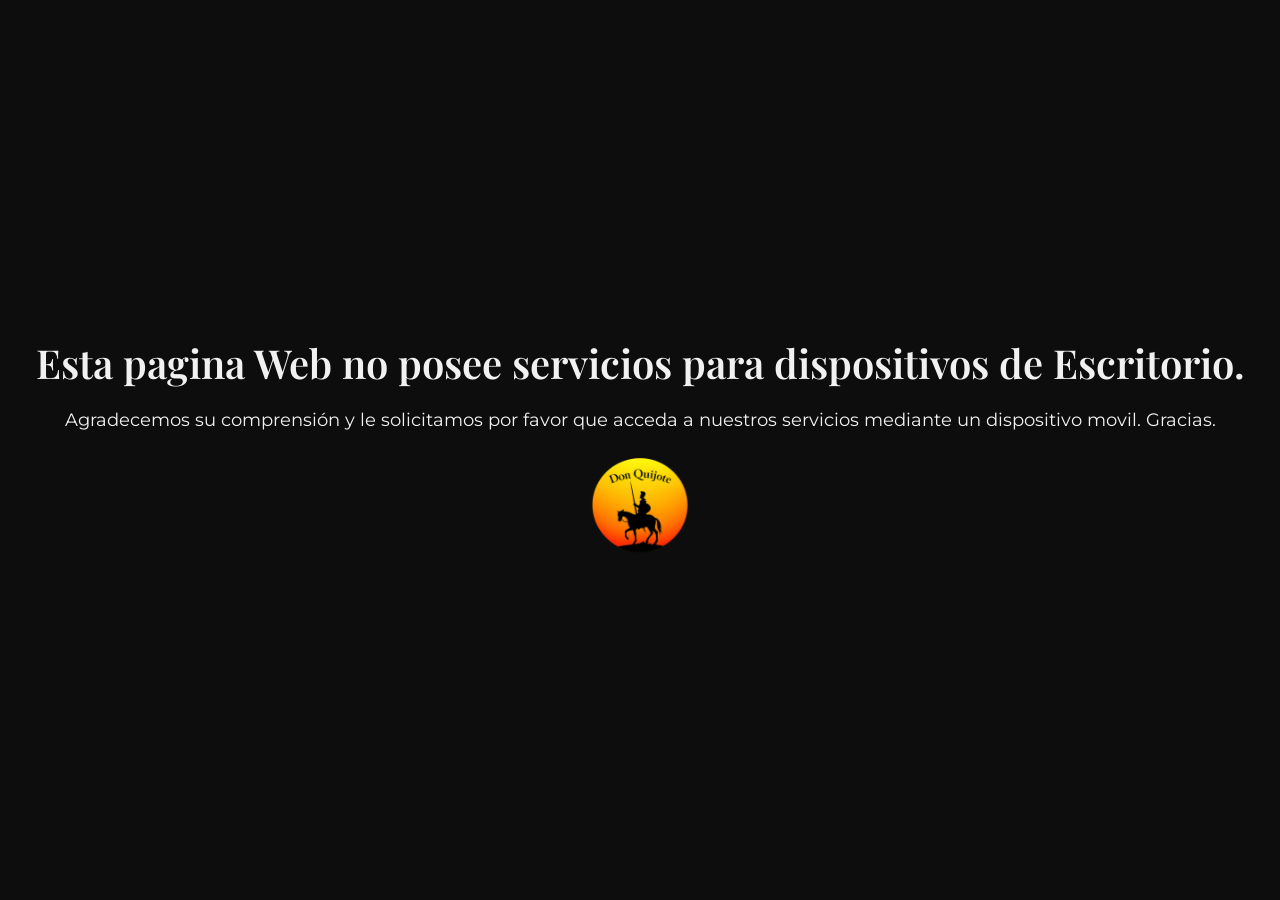
==== cartadelivery.html @ d84dcd07 "finalizacion..." ====
<!DOCTYPE html>
<html lang="es">

<head>
  <meta charset="UTF-8">
  <meta name="viewport" content="width=device-width, initial-scale=1.0">
  <link rel="preconnect" href="https://fonts.googleapis.com">
  <link rel="preconnect" href="https://fonts.gstatic.com" crossorigin>
  <link
    href="https://fonts.googleapis.com/css2?family=Montserrat:ital,wght@0,100..900;1,100..900&family=Playfair+Display:ital,wght@0,400..900;1,400..900&display=swap"
    rel="stylesheet">
  <link rel="stylesheet" href="./css/style.css">
  <title>Don Quijote Restaurant - Delivery</title>
</head>

<body>
  <div class="mobile container">
    <header class="header container">
      <nav>
        <ul class="cta header-menu ">
          <li><a href="https://www.instagram.com/parrilladadonquijote?igsh=cjRuMTdtNW94enk0">instagram</a></li>
          <li><a
              href="https://wa.me/59899764857?text=Hola%2C%20vengo%20desde%20el%20Men%C3%BA%20Digital%20de%20Don%20Quijote%2C%20me%20gustar%C3%ADa%20hablar%20con%20ustedes">whatsapp</a>
          </li>
          <li><a href="https://maps.app.goo.gl/8VuwacE47hJgdb7s6">direccion</a></li>
        </ul>
      </nav>
      <div class="marca">
        <img class="logo" src="./img/icons/donquijote-logo.svg" alt="Don Quijote Logo">
        <p class="titulos">Don Quijote Restaurant</p>
      </div>
    </header>

    <main class="layout container">

      <section class="carta" id="carta"></section>

      <aside class="galeria-comida">

      </aside>

    </main>



    <footer class="footer">
      <span class="body-text davotech">diseño y desarrollo por @davotech</span>
      <nav>
        <ul class="cta footer-menu container">
          <li><a href="https://www.instagram.com/parrilladadonquijote?igsh=cjRuMTdtNW94enk0">instagram <img
                src="./img/icons/instagram.svg" alt=""></a></li>
          <li><a
              href="https://wa.me/59899764857?text=Hola%2C%20vengo%20desde%20el%20Men%C3%BA%20Digital%20de%20Don%20Quijote%2C%20me%20gustar%C3%ADa%20hablar%20con%20ustedes">whatsapp
              <img src="./img/icons/whatsapp.svg" alt=""></a></li>
          <li><a href="https://maps.app.goo.gl/8VuwacE47hJgdb7s6">direccion<img src="./img/icons/direccion.svg"
                alt=""></a></li>
        </ul>
      </nav>
      <p class="body-text horarios">Los esperamos de
        09:00-00:00hrs</p>
      <img src="./img/icons/donquijote-contexto.svg" alt="Don Quijote Logo">
      <span class="cta copyright">todos los derechos reservados.</span>
    </footer>
  </div>

  <section class="warning">
    <p class="titulos">Esta pagina Web no posee servicios para dispositivos de Escritorio.</p>
    <p class="body-text">Agradecemos su comprensión y le solicitamos por favor que acceda a nuestros servicios mediante
      un dispositivo movil. Gracias.</p>
    <img src="./img/icons/donquijote-contexto.svg" alt="Don Quijote Logo">
  </section>


  <script type="module" src="./javascript/script2.js"></script>
</body>

</html>
---- css/style.css ----
/* basicos */

@import "./basicos.css/colores.css";
@import "./basicos.css/tipografia.css";
@import "./basicos.css/componentes.css";


/* hedaer and footer */

@import "./generales/header.css";
@import "./generales/footer.css";

/* carta */
@import "./carta/carta.css";
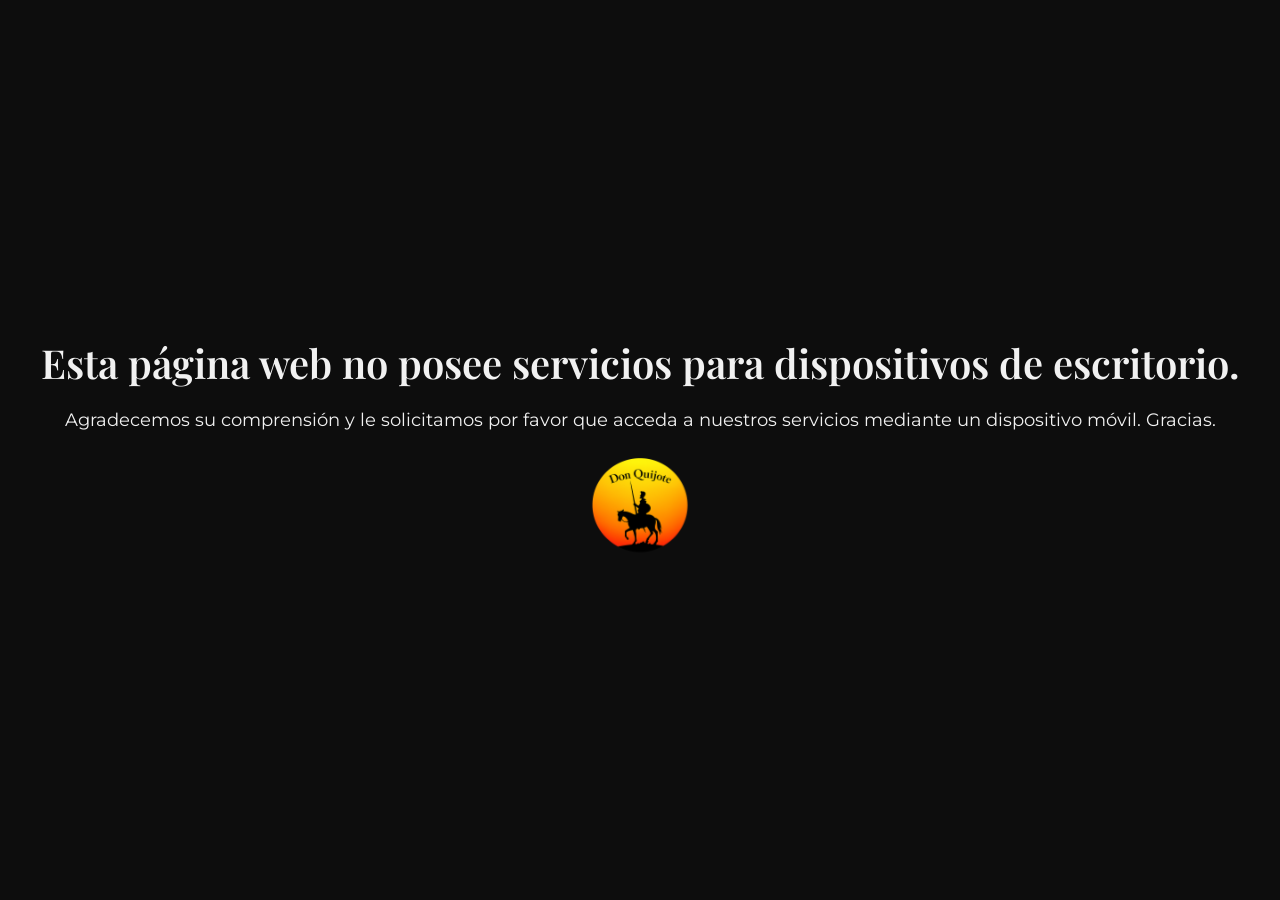
==== commit f305f82a: "good morning - corrigiendo errores y posibles fallos en donquijotechuy.com" ====
--- a/cartadelivery.html
+++ b/cartadelivery.html
@@ -1,77 +1,106 @@
-<!DOCTYPE html>
+<!doctype html>
 <html lang="es">
+  <head>
+    <meta charset="UTF-8" />
+    <meta name="viewport" content="width=device-width, initial-scale=1.0" />
+    <link rel="preconnect" href="https://fonts.googleapis.com" />
+    <link rel="preconnect" href="https://fonts.gstatic.com" crossorigin />
+    <link
+      href="https://fonts.googleapis.com/css2?family=Montserrat:ital,wght@0,100..900;1,100..900&family=Playfair+Display:ital,wght@0,400..900;1,400..900&display=swap"
+      rel="stylesheet"
+    />
+    <link rel="stylesheet" href="./css/style.min.css" />
+    <link rel="icon" href="./img/icons/donquijote-logo.ico" type="image/x-icon" />
+    <title>Don Quijote Restaurant - Delivery</title>
+  </head>
 
-<head>
-  <meta charset="UTF-8">
-  <meta name="viewport" content="width=device-width, initial-scale=1.0">
-  <link rel="preconnect" href="https://fonts.googleapis.com">
-  <link rel="preconnect" href="https://fonts.gstatic.com" crossorigin>
-  <link
-    href="https://fonts.googleapis.com/css2?family=Montserrat:ital,wght@0,100..900;1,100..900&family=Playfair+Display:ital,wght@0,400..900;1,400..900&display=swap"
-    rel="stylesheet">
-  <link rel="stylesheet" href="./css/style.css">
-  <title>Don Quijote Restaurant - Delivery</title>
-</head>
+  <body>
+    <div class="mobile container">
+      <header class="header container">
+        <nav>
+          <ul class="cta header-menu">
+            <li>
+              <a
+                href="https://www.instagram.com/parrilladadonquijote?igsh=cjRuMTdtNW94enk0"
+                >instagram</a
+              >
+            </li>
+            <li>
+              <a
+                href="https://wa.me/59899764857?text=Hola%2C%20vengo%20desde%20el%20Men%C3%BA%20Digital%20de%20Don%20Quijote%2C%20me%20gustar%C3%ADa%20hablar%20con%20ustedes"
+                >whatsapp</a
+              >
+            </li>
+            <li>
+              <a href="https://maps.app.goo.gl/8VuwacE47hJgdb7s6">dirección</a>
+            </li>
+          </ul>
+        </nav>
+        <div class="marca">
+          <img
+            class="logo"
+            src="./img/icons/donquijote-logo.svg"
+            alt="Logo de Don Quijote Restaurant"
+          />
+          <p class="titulos">Don Quijote Restaurant</p>
+        </div>
+      </header>
 
-<body>
-  <div class="mobile container">
-    <header class="header container">
-      <nav>
-        <ul class="cta header-menu ">
-          <li><a href="https://www.instagram.com/parrilladadonquijote?igsh=cjRuMTdtNW94enk0">instagram</a></li>
-          <li><a
-              href="https://wa.me/59899764857?text=Hola%2C%20vengo%20desde%20el%20Men%C3%BA%20Digital%20de%20Don%20Quijote%2C%20me%20gustar%C3%ADa%20hablar%20con%20ustedes">whatsapp</a>
-          </li>
-          <li><a href="https://maps.app.goo.gl/8VuwacE47hJgdb7s6">direccion</a></li>
-        </ul>
-      </nav>
-      <div class="marca">
-        <img class="logo" src="./img/icons/donquijote-logo.svg" alt="Don Quijote Logo">
-        <p class="titulos">Don Quijote Restaurant</p>
-      </div>
-    </header>
+      <main class="layout container">
+        <section class="carta" id="carta"></section>
 
-    <main class="layout container">
+        <aside class="galeria-comida"></aside>
+      </main>
 
-      <section class="carta" id="carta"></section>
+      <footer class="footer">
+        <span class="body-text davotech"
+          >diseño y desarrollo por
+          <a href="https://www.instagram.com/davotech.uy/">@davotech.uy</a></span
+        >
+        <nav>
+          <ul class="cta footer-menu container">
+            <li>
+              <a
+                href="https://www.instagram.com/parrilladadonquijote?igsh=cjRuMTdtNW94enk0"
+                >instagram <img src="./img/icons/instagram.svg" alt=""
+              /></a>
+            </li>
+            <li>
+              <a
+                href="https://wa.me/59899764857?text=Hola%2C%20vengo%20desde%20el%20Men%C3%BA%20Digital%20de%20Don%20Quijote%2C%20me%20gustar%C3%ADa%20hablar%20con%20ustedes"
+                >whatsapp <img src="./img/icons/whatsapp.svg" alt=""
+              /></a>
+            </li>
+            <li>
+              <a href="https://maps.app.goo.gl/8VuwacE47hJgdb7s6"
+                >dirección<img src="./img/icons/direccion.svg" alt=""
+              /></a>
+            </li>
+          </ul>
+        </nav>
+        <p class="body-text footer-horarios">Los esperamos de 09:00 a 00:00 h</p>
+        <img
+          src="./img/icons/donquijote-contexto.svg"
+          alt="Logo de Don Quijote Restaurant"
+        />
+        <span class="cta copyright">todos los derechos reservados.</span>
+      </footer>
+    </div>
 
-      <aside class="galeria-comida">
+    <section class="warning">
+      <p class="titulos">
+        Esta página web no posee servicios para dispositivos de escritorio.
+      </p>
+      <p class="body-text">
+        Agradecemos su comprensión y le solicitamos por favor que acceda a nuestros
+        servicios mediante un dispositivo móvil. Gracias.
+      </p>
+      <img
+        src="./img/icons/donquijote-contexto.svg"
+        alt="Logo de Don Quijote Restaurant"
+      />
+    </section>
 
-      </aside>
-
-    </main>
-
-
-
-    <footer class="footer">
-      <span class="body-text davotech">diseño y desarrollo por @davotech</span>
-      <nav>
-        <ul class="cta footer-menu container">
-          <li><a href="https://www.instagram.com/parrilladadonquijote?igsh=cjRuMTdtNW94enk0">instagram <img
-                src="./img/icons/instagram.svg" alt=""></a></li>
-          <li><a
-              href="https://wa.me/59899764857?text=Hola%2C%20vengo%20desde%20el%20Men%C3%BA%20Digital%20de%20Don%20Quijote%2C%20me%20gustar%C3%ADa%20hablar%20con%20ustedes">whatsapp
-              <img src="./img/icons/whatsapp.svg" alt=""></a></li>
-          <li><a href="https://maps.app.goo.gl/8VuwacE47hJgdb7s6">direccion<img src="./img/icons/direccion.svg"
-                alt=""></a></li>
-        </ul>
-      </nav>
-      <p class="body-text horarios">Los esperamos de
-        09:00-00:00hrs</p>
-      <img src="./img/icons/donquijote-contexto.svg" alt="Don Quijote Logo">
-      <span class="cta copyright">todos los derechos reservados.</span>
-    </footer>
-  </div>
-
-  <section class="warning">
-    <p class="titulos">Esta pagina Web no posee servicios para dispositivos de Escritorio.</p>
-    <p class="body-text">Agradecemos su comprensión y le solicitamos por favor que acceda a nuestros servicios mediante
-      un dispositivo movil. Gracias.</p>
-    <img src="./img/icons/donquijote-contexto.svg" alt="Don Quijote Logo">
-  </section>
-
-
-  <script type="module" src="./javascript/script2.js"></script>
-</body>
-
-</html>+    <script type="module" src="./javascript/script2.js"></script>
+  </body>
+</html>
--- a/css/style.min.css
+++ b/css/style.min.css
@@ -0,0 +1 @@
+:root{--a1:#FFD35B;--a2:#FFCE47;--a3:#FFC933;--a4:#FFC31F;--a5:#FFBE0A;--a6:#EDAE00;--g1:#F1F1F1;--g2:#D9D9D9;--g3:#BFBFBF;--g4:#A6A6A6;--g5:#8C8C8C;--g6:#737373;--g7:#595959;--g8:#404040;--g9:#262626;--g10:#1A1A1A;--g11:#0D0D0D}.titulos{font-family:"Playfair Display",serif;font-weight:600;font-size:1.75rem}.subtitulos{font-family:"Playfair Display",serif;font-weight:400;font-size:1.5rem}.body-text{font-family:Montserrat,sans-serif;font-weight:400;font-size:1rem}.cta{font-family:Montserrat,sans-serif;font-weight:600;text-transform:uppercase;font-size:1rem}@media (min-width:500px){.titulos{font-size:2.5rem}.subtitulos{font-size:2rem}.body-text{font-size:1.125rem}.cta{font-size:1.125rem}}*{margin:0;padding:0;box-sizing:border-box}.container{width:100%;max-width:430px;margin:0 auto}ul{list-style:none}a{text-decoration:none;color:#000}img{max-width:100%;height:auto}.warning{display:none;flex-direction:column;align-items:center;justify-content:center;text-align:center;padding:20px;gap:20px;background-color:var(--g11);color:var(--g1);height:100vh}@media (min-width:530px){.warning{display:flex}.mobile{display:none}}.grid-imgs ul{display:grid;grid-template-columns:repeat(3,1fr)}.grid-imgs li{display:flex;flex-direction:column;text-align:center;place-items:center;gap:.5rem;margin-bottom:1rem}.grid-imgs li img[src$=".svg"]{width:32px}.servicios{margin:1rem;padding:1rem}.servicios .titulos{color:var(--g11);margin-bottom:1rem}.opciones{display:flex;flex-direction:row;flex-wrap:wrap}.opcion{display:flex;flex-wrap:nowrap;align-items:center;gap:.5rem;max-width:fit-content;margin:1rem;padding:1rem;border-radius:2px;cursor:pointer}.opcion.prs{background-color:var(--a5);color:var(--g11);transition:.3s}.opcion.dlv{background-color:var(--g10);color:var(--a3);transition:.3s}.horarios{margin:2rem;margin-bottom:4rem}.horarios .titulos{color:var(--g11)}.horarios ul{padding:.5rem}.horarios ul li{display:flex;margin:.5rem;gap:.5rem;color:var(--g9)}.header-menu{background-color:var(--a6);color:var(--g11);display:flex;gap:1rem;justify-content:center;padding:1rem}.marca{background-color:var(--g11);color:var(--g1);display:flex;justify-content:space-between;padding:1rem;gap:1rem}.footer{background-color:var(--g11);color:#fff;display:flex;flex-direction:column;align-items:end;text-align:right;gap:1.5rem;padding:1.5rem}.davotech{font-size:75%;font-weight:500;color:var(--g1)}.davotech a{color:var(--a6)}.footer-menu{display:flex;flex-direction:column;gap:1.5rem}.footer-menu a{color:var(--a3);display:flex;flex-direction:row;gap:1rem}.horarios{color:var(--g5);font-weight:500}.copyright{font-size:75%;color:var(--g8)}.layout{display:grid;grid-template-columns:4fr 1fr;grid-template-rows:100%}.carta{grid-column:1}.galeria-comida{background-image:url('../img/src/carrusel-carta.jpg');background-size:cover;background-repeat:repeat-y;grid-column:2;display:flex;flex-direction:column;max-height:100%;overflow:hidden;transition:.3s}.categoria-header{display:flex;justify-content:space-between;align-items:center;gap:1rem;width:calc(100% - 1rem);margin-bottom:1.2rem;border:0;cursor:pointer;padding:1rem;margin-right:1rem;background:transparent;color:inherit;font:inherit;text-align:left}.categoria-header:focus-visible{outline:3px solid var(--a6);outline-offset:-3px}.flecha{flex:0 0 auto;transition:.3s}.contenido-categoria{background-color:var(--g11);padding:.5rem}.contenido-categoria>.subtitulos{color:var(--g1);padding:1rem;font-weight:600}.contenido-categoria>.body-text{color:var(--g3);padding:.3rem 1rem;font-size:80%;font-weight:500}.contenido-categoria>.body-text>.precio{color:var(--a3);font-weight:600;font-size:85%}.contenido-categoria>.body-text>.descripcion{color:var(--g1);font-weight:400;font-size:75%}
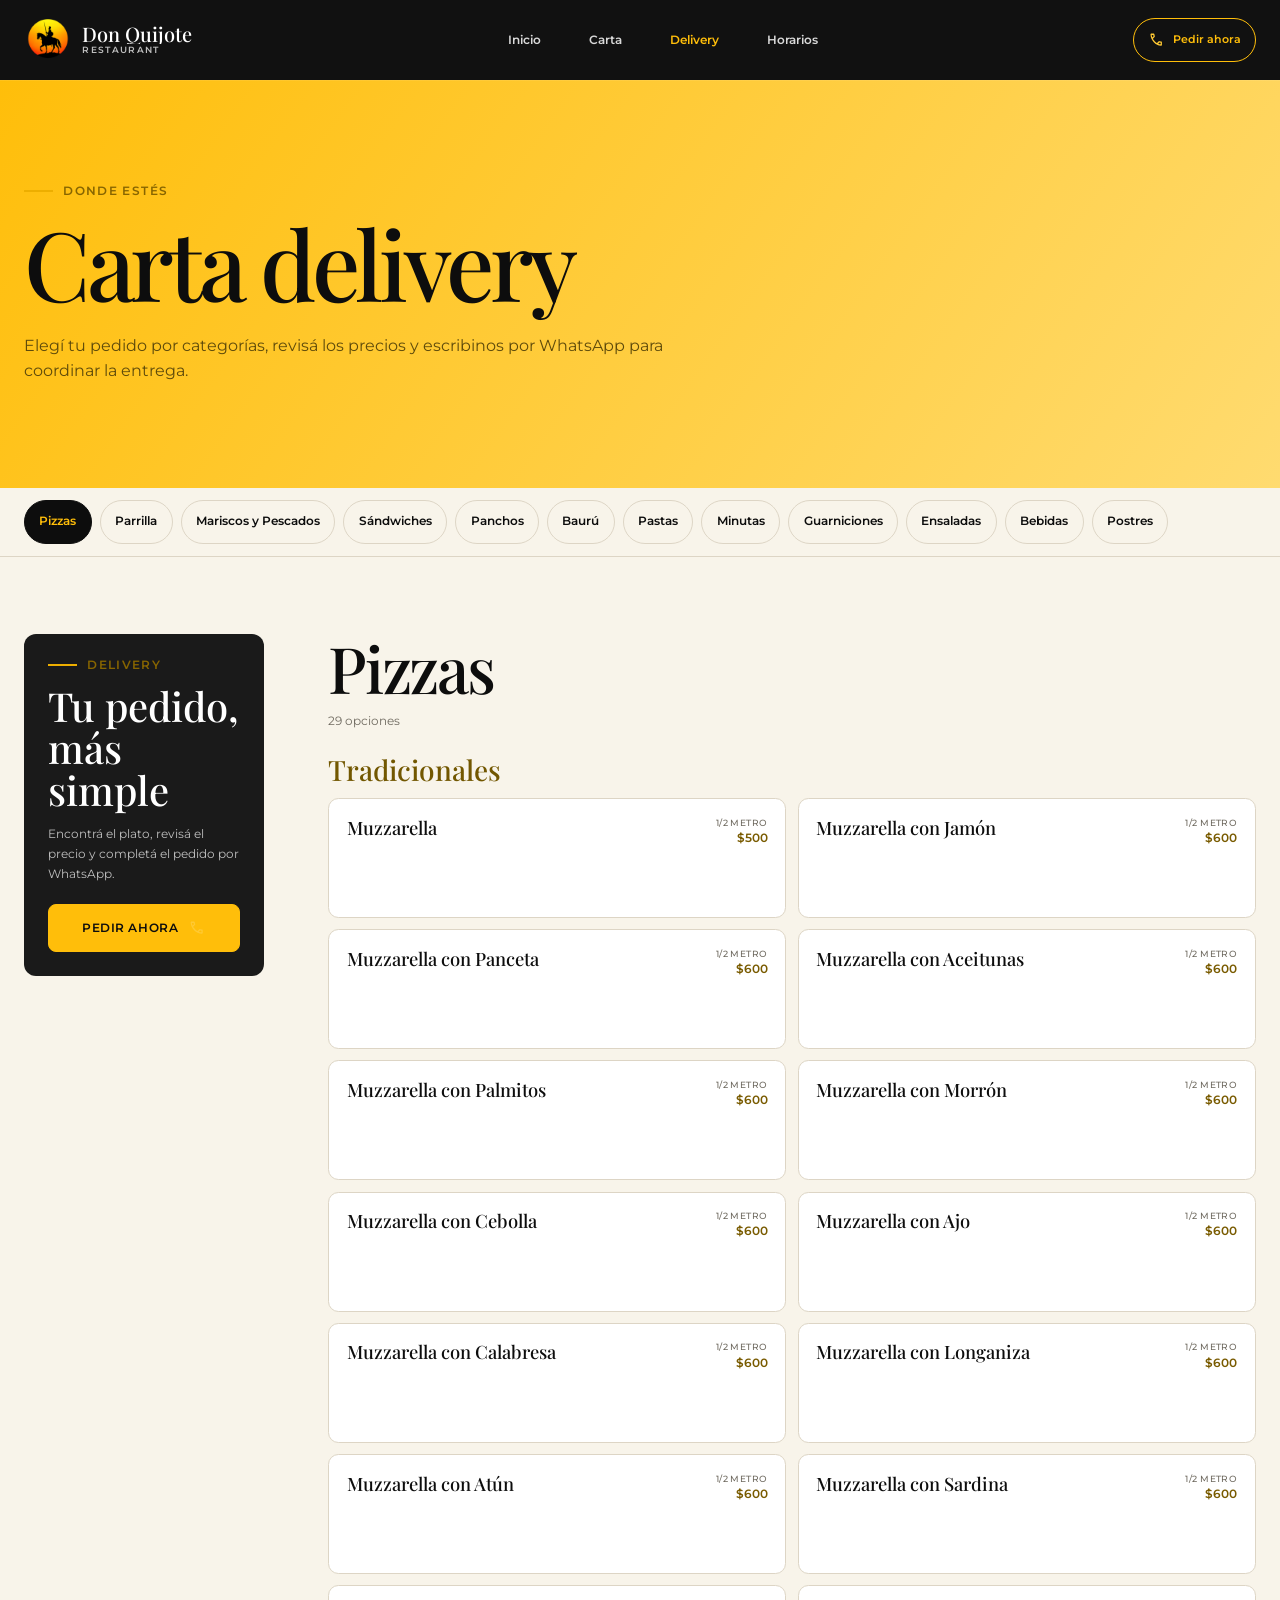
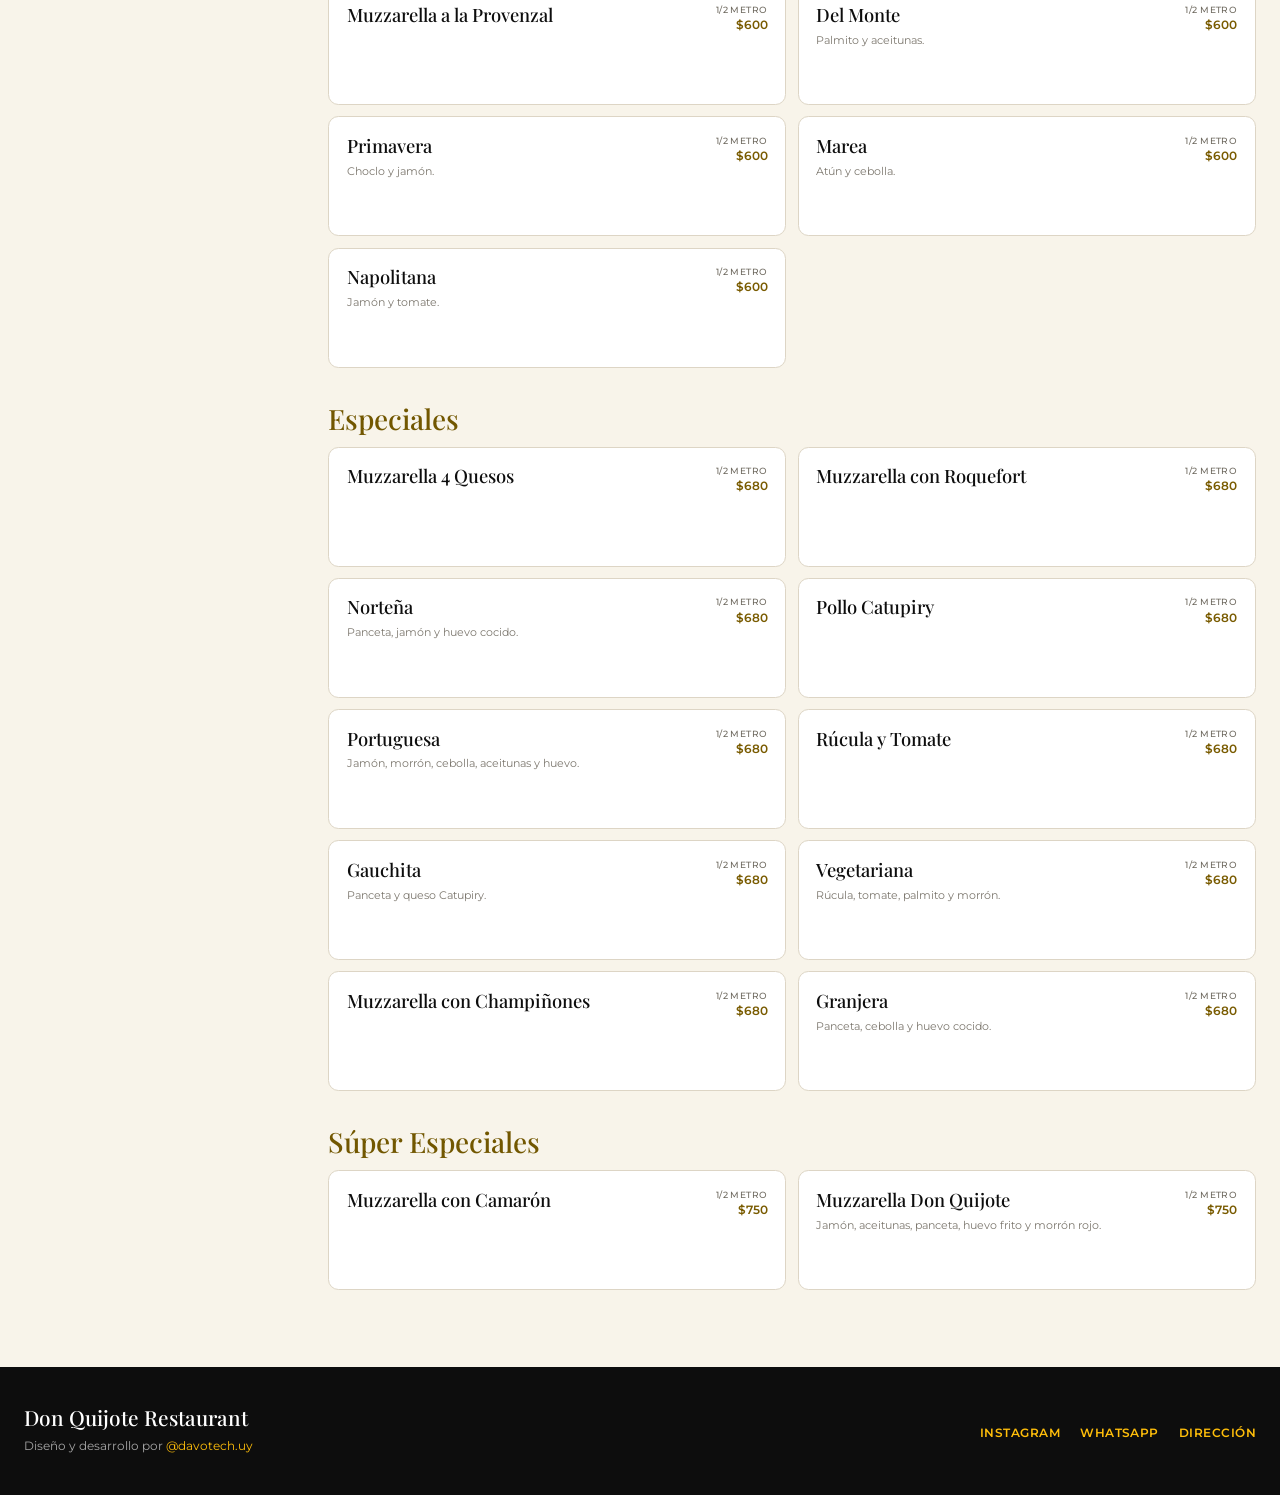
==== commit 73630ec8: "good morning - redesign completo, con nuevas adaptaciones a distintos tipos de device" ====
--- a/cartadelivery.html
+++ b/cartadelivery.html
@@ -2,11 +2,15 @@
 <html lang="es">
   <head>
     <meta charset="UTF-8" />
-    <meta name="viewport" content="width=device-width, initial-scale=1.0" />
+    <meta name="viewport" content="width=device-width, initial-scale=1.0, viewport-fit=cover" />
+    <meta
+      name="description"
+      content="Carta delivery completa de Don Quijote Restaurant: pizzas, parrilla, minutas, bebidas y más."
+    />
     <link rel="preconnect" href="https://fonts.googleapis.com" />
     <link rel="preconnect" href="https://fonts.gstatic.com" crossorigin />
     <link
-      href="https://fonts.googleapis.com/css2?family=Montserrat:ital,wght@0,100..900;1,100..900&family=Playfair+Display:ital,wght@0,400..900;1,400..900&display=swap"
+      href="https://fonts.googleapis.com/css2?family=Montserrat:wght@400;500;600&family=Playfair+Display:ital,wght@0,400..700;1,400..700&display=swap"
       rel="stylesheet"
     />
     <link rel="stylesheet" href="./css/style.min.css" />
@@ -15,92 +19,107 @@
   </head>
 
   <body>
-    <div class="mobile container">
-      <header class="header container">
-        <nav>
-          <ul class="cta header-menu">
-            <li>
-              <a
-                href="https://www.instagram.com/parrilladadonquijote?igsh=cjRuMTdtNW94enk0"
-                >instagram</a
-              >
-            </li>
-            <li>
-              <a
-                href="https://wa.me/59899764857?text=Hola%2C%20vengo%20desde%20el%20Men%C3%BA%20Digital%20de%20Don%20Quijote%2C%20me%20gustar%C3%ADa%20hablar%20con%20ustedes"
-                >whatsapp</a
-              >
-            </li>
-            <li>
-              <a href="https://maps.app.goo.gl/8VuwacE47hJgdb7s6">dirección</a>
-            </li>
-          </ul>
+    <a class="skip-link" href="#contenido">Saltar al contenido</a>
+
+    <header class="site-header">
+      <div class="site-header__inner page-shell">
+        <a class="brand" href="./index.html" aria-label="Don Quijote Restaurant, inicio">
+          <img
+            class="brand__logo"
+            src="./img/icons/donquijote-logo.ico"
+            width="48"
+            height="48"
+            alt=""
+          />
+          <span class="brand__copy">
+            <span class="brand__name">Don Quijote</span>
+            <span class="brand__type">Restaurant</span>
+          </span>
+        </a>
+
+        <button
+          class="menu-toggle"
+          type="button"
+          aria-expanded="false"
+          aria-controls="site-navigation"
+          aria-label="Abrir menú"
+        >
+          <span></span><span></span><span></span>
+        </button>
+
+        <nav class="site-nav" id="site-navigation" aria-label="Navegación principal">
+          <a href="./index.html">Inicio</a>
+          <a href="./cartapresencial.html">Carta</a>
+          <a href="./cartadelivery.html" aria-current="page">Delivery</a>
+          <a href="./index.html#horarios">Horarios</a>
         </nav>
-        <div class="marca">
-          <img
-            class="logo"
-            src="./img/icons/donquijote-logo.svg"
-            alt="Logo de Don Quijote Restaurant"
-          />
-          <p class="titulos">Don Quijote Restaurant</p>
+
+        <a
+          class="header-contact"
+          href="https://wa.me/59899764857?text=Hola%2C%20vengo%20desde%20la%20Carta%20Delivery%20de%20Don%20Quijote%20y%20me%20gustar%C3%ADa%20hacer%20un%20pedido"
+        >
+          <img src="./img/icons/whatsapp.svg" width="18" height="18" alt="" />
+          <span>Pedir ahora</span>
+        </a>
+      </div>
+    </header>
+
+    <main id="contenido">
+      <section class="menu-hero menu-hero--delivery">
+        <div class="menu-hero__inner page-shell">
+          <p class="eyebrow">Donde estés</p>
+          <h1>Carta delivery</h1>
+          <p>
+            Elegí tu pedido por categorías, revisá los precios y escribinos por
+            WhatsApp para coordinar la entrega.
+          </p>
         </div>
-      </header>
+      </section>
 
-      <main class="layout container">
-        <section class="carta" id="carta"></section>
+      <section class="category-bar" aria-label="Categorías de la carta">
+        <div class="category-bar__inner page-shell" id="categorias"></div>
+      </section>
 
-        <aside class="galeria-comida"></aside>
-      </main>
+      <div class="menu-layout page-shell">
+        <aside class="menu-summary menu-summary--delivery">
+          <p class="eyebrow">Delivery</p>
+          <h2>Tu pedido, más simple</h2>
+          <p>Encontrá el plato, revisá el precio y completá el pedido por WhatsApp.</p>
+          <a
+            class="button button--primary"
+            href="https://wa.me/59899764857?text=Hola%2C%20vengo%20desde%20la%20Carta%20Delivery%20de%20Don%20Quijote%20y%20me%20gustar%C3%ADa%20hacer%20un%20pedido"
+          >
+            Pedir ahora
+            <img src="./img/icons/whatsapp.svg" width="18" height="18" alt="" />
+          </a>
+        </aside>
 
-      <footer class="footer">
-        <span class="body-text davotech"
-          >diseño y desarrollo por
-          <a href="https://www.instagram.com/davotech.uy/">@davotech.uy</a></span
-        >
-        <nav>
-          <ul class="cta footer-menu container">
-            <li>
-              <a
-                href="https://www.instagram.com/parrilladadonquijote?igsh=cjRuMTdtNW94enk0"
-                >instagram <img src="./img/icons/instagram.svg" alt=""
-              /></a>
-            </li>
-            <li>
-              <a
-                href="https://wa.me/59899764857?text=Hola%2C%20vengo%20desde%20el%20Men%C3%BA%20Digital%20de%20Don%20Quijote%2C%20me%20gustar%C3%ADa%20hablar%20con%20ustedes"
-                >whatsapp <img src="./img/icons/whatsapp.svg" alt=""
-              /></a>
-            </li>
-            <li>
-              <a href="https://maps.app.goo.gl/8VuwacE47hJgdb7s6"
-                >dirección<img src="./img/icons/direccion.svg" alt=""
-              /></a>
-            </li>
-          </ul>
+        <section class="carta" id="carta" aria-live="polite" aria-busy="true">
+          <noscript>
+            <p class="menu-error">Necesitás activar JavaScript para visualizar la carta.</p>
+          </noscript>
+        </section>
+      </div>
+    </main>
+
+    <footer class="site-footer">
+      <div class="site-footer__inner page-shell">
+        <div>
+          <p class="site-footer__brand">Don Quijote Restaurant</p>
+          <p class="site-footer__credit">
+            Diseño y desarrollo por
+            <a href="https://www.instagram.com/davotech.uy/">@davotech.uy</a>
+          </p>
+        </div>
+        <nav class="site-footer__links" aria-label="Redes sociales y contacto">
+          <a href="https://www.instagram.com/parrilladadonquijote?igsh=cjRuMTdtNW94enk0">Instagram</a>
+          <a href="https://wa.me/59899764857?text=Hola%2C%20vengo%20desde%20el%20Men%C3%BA%20Digital%20de%20Don%20Quijote%2C%20me%20gustar%C3%ADa%20hablar%20con%20ustedes">WhatsApp</a>
+          <a href="https://maps.app.goo.gl/8VuwacE47hJgdb7s6">Dirección</a>
         </nav>
-        <p class="body-text footer-horarios">Los esperamos de 09:00 a 00:00 h</p>
-        <img
-          src="./img/icons/donquijote-contexto.svg"
-          alt="Logo de Don Quijote Restaurant"
-        />
-        <span class="cta copyright">todos los derechos reservados.</span>
-      </footer>
-    </div>
+      </div>
+    </footer>
 
-    <section class="warning">
-      <p class="titulos">
-        Esta página web no posee servicios para dispositivos de escritorio.
-      </p>
-      <p class="body-text">
-        Agradecemos su comprensión y le solicitamos por favor que acceda a nuestros
-        servicios mediante un dispositivo móvil. Gracias.
-      </p>
-      <img
-        src="./img/icons/donquijote-contexto.svg"
-        alt="Logo de Don Quijote Restaurant"
-      />
-    </section>
-
+    <script src="./javascript/site.js" defer></script>
     <script type="module" src="./javascript/script2.js"></script>
   </body>
 </html>
--- a/css/style.min.css
+++ b/css/style.min.css
@@ -1 +1 @@
-:root{--a1:#FFD35B;--a2:#FFCE47;--a3:#FFC933;--a4:#FFC31F;--a5:#FFBE0A;--a6:#EDAE00;--g1:#F1F1F1;--g2:#D9D9D9;--g3:#BFBFBF;--g4:#A6A6A6;--g5:#8C8C8C;--g6:#737373;--g7:#595959;--g8:#404040;--g9:#262626;--g10:#1A1A1A;--g11:#0D0D0D}.titulos{font-family:"Playfair Display",serif;font-weight:600;font-size:1.75rem}.subtitulos{font-family:"Playfair Display",serif;font-weight:400;font-size:1.5rem}.body-text{font-family:Montserrat,sans-serif;font-weight:400;font-size:1rem}.cta{font-family:Montserrat,sans-serif;font-weight:600;text-transform:uppercase;font-size:1rem}@media (min-width:500px){.titulos{font-size:2.5rem}.subtitulos{font-size:2rem}.body-text{font-size:1.125rem}.cta{font-size:1.125rem}}*{margin:0;padding:0;box-sizing:border-box}.container{width:100%;max-width:430px;margin:0 auto}ul{list-style:none}a{text-decoration:none;color:#000}img{max-width:100%;height:auto}.warning{display:none;flex-direction:column;align-items:center;justify-content:center;text-align:center;padding:20px;gap:20px;background-color:var(--g11);color:var(--g1);height:100vh}@media (min-width:530px){.warning{display:flex}.mobile{display:none}}.grid-imgs ul{display:grid;grid-template-columns:repeat(3,1fr)}.grid-imgs li{display:flex;flex-direction:column;text-align:center;place-items:center;gap:.5rem;margin-bottom:1rem}.grid-imgs li img[src$=".svg"]{width:32px}.servicios{margin:1rem;padding:1rem}.servicios .titulos{color:var(--g11);margin-bottom:1rem}.opciones{display:flex;flex-direction:row;flex-wrap:wrap}.opcion{display:flex;flex-wrap:nowrap;align-items:center;gap:.5rem;max-width:fit-content;margin:1rem;padding:1rem;border-radius:2px;cursor:pointer}.opcion.prs{background-color:var(--a5);color:var(--g11);transition:.3s}.opcion.dlv{background-color:var(--g10);color:var(--a3);transition:.3s}.horarios{margin:2rem;margin-bottom:4rem}.horarios .titulos{color:var(--g11)}.horarios ul{padding:.5rem}.horarios ul li{display:flex;margin:.5rem;gap:.5rem;color:var(--g9)}.header-menu{background-color:var(--a6);color:var(--g11);display:flex;gap:1rem;justify-content:center;padding:1rem}.marca{background-color:var(--g11);color:var(--g1);display:flex;justify-content:space-between;padding:1rem;gap:1rem}.footer{background-color:var(--g11);color:#fff;display:flex;flex-direction:column;align-items:end;text-align:right;gap:1.5rem;padding:1.5rem}.davotech{font-size:75%;font-weight:500;color:var(--g1)}.davotech a{color:var(--a6)}.footer-menu{display:flex;flex-direction:column;gap:1.5rem}.footer-menu a{color:var(--a3);display:flex;flex-direction:row;gap:1rem}.horarios{color:var(--g5);font-weight:500}.copyright{font-size:75%;color:var(--g8)}.layout{display:grid;grid-template-columns:4fr 1fr;grid-template-rows:100%}.carta{grid-column:1}.galeria-comida{background-image:url('../img/src/carrusel-carta.jpg');background-size:cover;background-repeat:repeat-y;grid-column:2;display:flex;flex-direction:column;max-height:100%;overflow:hidden;transition:.3s}.categoria-header{display:flex;justify-content:space-between;align-items:center;gap:1rem;width:calc(100% - 1rem);margin-bottom:1.2rem;border:0;cursor:pointer;padding:1rem;margin-right:1rem;background:transparent;color:inherit;font:inherit;text-align:left}.categoria-header:focus-visible{outline:3px solid var(--a6);outline-offset:-3px}.flecha{flex:0 0 auto;transition:.3s}.contenido-categoria{background-color:var(--g11);padding:.5rem}.contenido-categoria>.subtitulos{color:var(--g1);padding:1rem;font-weight:600}.contenido-categoria>.body-text{color:var(--g3);padding:.3rem 1rem;font-size:80%;font-weight:500}.contenido-categoria>.body-text>.precio{color:var(--a3);font-weight:600;font-size:85%}.contenido-categoria>.body-text>.descripcion{color:var(--g1);font-weight:400;font-size:75%}
+:root{--a1:#ffd35b;--a2:#ffce47;--a3:#ffc933;--a4:#ffc31f;--a5:#ffbe0a;--a6:#edae00;--g1:#f1f1f1;--g2:#d9d9d9;--g3:#bfbfbf;--g4:#a6a6a6;--g5:#8c8c8c;--g6:#737373;--g7:#595959;--g8:#404040;--g9:#262626;--g10:#1a1a1a;--g11:#0d0d0d;--paper:#f8f4ea;--surface:#ffffff;--ink:var(--g11);--muted:#706b61;--line:#ddd5c5;--focus:#876500}body{font-family:"Montserrat",sans-serif;color:var(--ink);font-size:1rem;font-weight:400;line-height:1.6}h1,h2,h3,.brand__name,.site-footer__brand{font-family:"Playfair Display",serif;font-weight:500;line-height:1.05}h1,h2,h3,p{overflow-wrap:break-word}.titulos{font-family:"Playfair Display",serif;font-weight:500}.subtitulos{font-family:"Playfair Display",serif;font-weight:500}.body-text{font-family:"Montserrat",sans-serif}.cta{font-family:"Montserrat",sans-serif;font-weight:600;text-transform:uppercase}@media (min-width:120rem){html{font-size:112.5%}}*,*::before,*::after{box-sizing:border-box}html{scroll-behavior:smooth}body{min-width:20rem;margin:0;overflow-x:hidden;background:var(--paper)}body.menu-open{overflow:hidden}button,input,textarea,select{font:inherit}button,a{-webkit-tap-highlight-color:transparent}button{border:0}a{color:inherit;text-decoration:none}img,svg{display:block;max-width:100%}figure,h1,h2,h3,p{margin:0}ul,ol{margin:0;padding:0;list-style:none}[hidden]{display:none !important}:focus-visible{outline:3px solid var(--focus);outline-offset:4px}section[id]{scroll-margin-top:6rem}.page-shell{width:min(calc(100% - 2rem),78rem);margin-inline:auto}.container{width:100%;margin-inline:auto}.skip-link{position:fixed;z-index:1000;top:0.75rem;left:0.75rem;padding:0.75rem 1rem;border-radius:0.35rem;background:var(--a5);color:var(--ink);font-weight:600;transform:translateY(-160%);transition:transform 0.2s ease}.skip-link:focus{transform:translateY(0)}.button{display:inline-flex;min-height:3rem;align-items:center;justify-content:center;gap:0.6rem;padding:0.75rem 1.1rem;border:1px solid transparent;border-radius:0.5rem;font-size:0.78rem;font-weight:600;letter-spacing:0.045em;line-height:1.2;text-align:center;text-transform:uppercase;transition:background-color 0.2s ease,border-color 0.2s ease,color 0.2s ease,transform 0.2s ease}.button img{flex:0 0 auto}.button--primary{border-color:var(--a5);background:var(--a5);color:var(--ink)}.button--secondary{border-color:var(--line);background:transparent;color:var(--ink)}.eyebrow{display:flex;align-items:center;gap:0.65rem;color:#876500;font-size:0.72rem;font-weight:600;letter-spacing:0.12em;line-height:1.3;text-transform:uppercase}.eyebrow::before{width:1.8rem;height:2px;flex:0 0 auto;background:var(--a6);content:""}.section-heading{display:grid;gap:1rem;margin-bottom:1.75rem}.section-heading h2{max-width:15ch;font-size:clamp(2rem,8vw,3.5rem);letter-spacing:-0.035em}.section-heading p{max-width:38rem;color:var(--muted);font-size:0.9rem}.section-heading--light{color:var(--surface)}.section-heading--light p{color:var(--g3)}@media (hover:hover){.button:hover{transform:translateY(-2px)}.button--primary:hover{border-color:var(--a2);background:var(--a2)}.button--secondary:hover{border-color:var(--ink)}}@media (min-width:37.5rem){.page-shell{width:min(calc(100% - 3rem),78rem)}.section-heading{grid-template-columns:minmax(0,1.1fr) minmax(15rem,0.9fr);align-items:end;gap:2rem}}@media (min-width:90rem){.page-shell{width:min(calc(100% - 6rem),100rem)}}@media (min-width:120rem){.page-shell{width:min(calc(100% - 10rem),112rem)}}@media (min-width:64rem){body.menu-open{overflow:visible}}@media (prefers-reduced-motion:reduce){html{scroll-behavior:auto}*,*::before,*::after{scroll-behavior:auto !important;transition-duration:0.01ms !important}}.hero{display:grid;gap:2.5rem;padding-block:clamp(3rem,8vw,6rem)}.hero__copy{align-self:center}.hero h1{max-width:9ch;margin-top:1rem;font-size:clamp(3rem,14vw,5.4rem);letter-spacing:-0.045em;line-height:0.95}.hero h1 em{color:#a97c00;font-weight:inherit}.hero__lead{max-width:36rem;margin-top:1.5rem;color:var(--muted);font-size:clamp(0.9rem,2.5vw,1rem)}.hero__actions{display:flex;flex-wrap:wrap;gap:0.65rem;margin-top:1.75rem}.open-status{display:flex;align-items:center;gap:0.6rem;margin-top:1.35rem;color:var(--muted);font-size:0.75rem}.open-status span{width:0.5rem;height:0.5rem;flex:0 0 auto;border-radius:50%;background:var(--a6);box-shadow:0 0 0 4px rgba(237,174,0,0.17)}.hero-gallery{display:grid;grid-template-columns:repeat(2,minmax(0,1fr));gap:0.65rem;min-width:0}.hero-gallery figure,.kitchen-grid figure{position:relative;min-width:0;overflow:hidden;border-radius:0.75rem;background:var(--g10)}.hero-gallery__main{grid-column:1 / -1;height:clamp(20rem,95vw,28rem)}.hero-gallery figure:not(.hero-gallery__main){height:clamp(10rem,44vw,15rem)}.hero-gallery img,.kitchen-grid img{width:100%;height:100%;object-fit:cover}.hero-gallery figcaption,.kitchen-grid figcaption{position:absolute;right:0.65rem;bottom:0.65rem;left:0.65rem;display:flex;align-items:center;justify-content:space-between;gap:0.75rem;padding:0.7rem 0.85rem;border-radius:0.45rem;background:rgba(13,13,13,0.84);color:var(--surface);font-family:"Playfair Display",serif;font-size:1.05rem;font-weight:600;backdrop-filter:blur(10px)}.service-section{padding-block:clamp(3.5rem,8vw,6rem);background:var(--g11)}.service-grid{display:grid;gap:0.85rem}.service-card{display:grid;grid-template-columns:minmax(0,1fr) auto;min-height:12.5rem;align-items:end;gap:1.25rem;padding:clamp(1.25rem,5vw,2rem);border-radius:0.8rem;background:var(--g10);color:var(--surface);transition:transform 0.2s ease,background-color 0.2s ease}.service-card .eyebrow{color:#b68a00}.service-card strong{display:block;margin-top:0.75rem;font-family:"Playfair Display",serif;font-size:clamp(1.8rem,7vw,2.5rem);font-weight:500;line-height:1.05}.service-card small{display:block;max-width:32rem;margin-top:0.55rem;color:var(--g3);font-size:0.75rem;line-height:1.55}.service-card--delivery{background:var(--a5);color:var(--ink)}.service-card--delivery .eyebrow{color:#674f00}.service-card--delivery small{color:#584500}.service-card__icon{display:grid;width:3rem;height:3rem;flex:0 0 auto;place-items:center;border:1px solid currentColor;border-radius:50%}.service-card__icon img{max-width:1.65rem;max-height:1.65rem}.kitchen-section{padding-block:clamp(3.5rem,8vw,6rem)}.kitchen-grid{display:grid;gap:0.85rem}.kitchen-grid figure{height:clamp(20rem,110vw,31rem)}.hours-section{display:grid;gap:2rem;padding-block:clamp(3.5rem,8vw,6rem);border-top:1px solid var(--line)}.hours-section__copy h2{max-width:14ch;margin-top:1rem;font-size:clamp(2.2rem,9vw,3.5rem);letter-spacing:-0.035em}.hours-section__copy>p:last-child{max-width:34rem;margin-top:1rem;color:var(--muted);font-size:0.9rem}.hours-list{display:grid;align-content:center;gap:0.3rem}.hours-row{display:grid;grid-template-columns:auto minmax(0,1fr);align-items:center;gap:0.2rem 0.85rem;padding:1rem 0.25rem;border-bottom:1px solid var(--line)}.hours-row img{grid-row:1 / 3}.hours-row strong{font-family:"Playfair Display",serif;font-size:1.25rem;font-weight:500}.hours-row span{color:var(--muted);font-size:0.78rem}.hours-list .button{margin-top:0.85rem}@media (hover:hover){.service-card:hover{transform:translateY(-4px)}.service-card:not(.service-card--delivery):hover{background:#222222}.service-card--delivery:hover{background:var(--a2)}.hero-gallery img,.kitchen-grid img{transition:transform 0.45s ease}.hero-gallery figure:hover img,.kitchen-grid figure:hover img{transform:scale(1.035)}}@media (min-width:37.5rem){.hero{grid-template-columns:minmax(0,0.9fr) minmax(0,1.1fr);align-items:center;gap:clamp(2rem,5vw,4rem)}.hero h1{font-size:clamp(3rem,7.5vw,4.7rem)}.hero-gallery{grid-template-columns:minmax(0,1.2fr) minmax(0,0.8fr);grid-template-rows:repeat(2,minmax(0,1fr));min-height:26rem}.hero-gallery__main{grid-column:1;grid-row:1 / 3;height:auto}.hero-gallery figure:not(.hero-gallery__main){height:auto}.service-grid{grid-template-columns:repeat(2,minmax(0,1fr))}.kitchen-grid{grid-template-columns:repeat(2,minmax(0,1fr))}.kitchen-grid figure{height:clamp(18rem,48vw,28rem)}.kitchen-grid figure:last-child{grid-column:1 / -1}}@media (min-width:48rem){.hours-section{grid-template-columns:minmax(0,0.9fr) minmax(0,1.1fr);align-items:center;gap:clamp(3rem,8vw,7rem)}.hours-row{grid-template-columns:auto minmax(0,1fr) auto}.hours-row img{grid-row:auto}.hours-list .button{justify-self:start}}@media (min-width:64rem){.hero{min-height:42rem}.hero h1{font-size:clamp(4rem,6.2vw,5.6rem)}.hero-gallery{min-height:32rem}.service-card{min-height:15rem}.kitchen-grid{grid-template-columns:repeat(3,minmax(0,1fr))}.kitchen-grid figure,.kitchen-grid figure:last-child{grid-column:auto;height:28rem}}@media (min-width:90rem){.hero{min-height:48rem}.hero-gallery{min-height:38rem}.service-card{min-height:17rem}.kitchen-grid figure,.kitchen-grid figure:last-child{height:34rem}}@media (min-width:120rem){.hero{min-height:54rem}.hero-gallery{min-height:44rem}.service-grid{gap:1.25rem}.service-card{min-height:19rem}}.site-header{position:sticky;z-index:100;top:0;padding-top:env(safe-area-inset-top);background:rgba(13,13,13,0.98);color:var(--surface);box-shadow:0 1px 0 rgba(255,255,255,0.08);backdrop-filter:blur(16px)}.site-header__inner{display:grid;grid-template-columns:minmax(0,1fr) auto auto;align-items:center;gap:0.6rem;min-height:4.5rem;padding-block:0.6rem}.brand{display:inline-flex;min-width:0;align-items:center;gap:0.65rem}.brand__logo{width:2.65rem;height:2.65rem;flex:0 0 auto;border-radius:50%;object-fit:cover}.brand__copy{display:grid;min-width:0;gap:0.08rem}.brand__name{overflow:hidden;font-size:1.1rem;line-height:1;text-overflow:ellipsis;white-space:nowrap}.brand__type{color:var(--g3);font-size:0.56rem;font-weight:600;letter-spacing:0.15em;line-height:1.2;text-transform:uppercase}.menu-toggle{grid-column:3;display:grid;width:2.75rem;height:2.75rem;place-content:center;gap:0.28rem;border:1px solid var(--g8);border-radius:50%;background:transparent;color:var(--surface)}.menu-toggle span{width:1.1rem;height:2px;background:currentColor;transition:transform 0.2s ease,opacity 0.2s ease}.menu-toggle[aria-expanded="true"] span:nth-child(1){transform:translateY(0.38rem) rotate(45deg)}.menu-toggle[aria-expanded="true"] span:nth-child(2){opacity:0}.menu-toggle[aria-expanded="true"] span:nth-child(3){transform:translateY(-0.38rem) rotate(-45deg)}.site-nav{display:none;grid-column:1 / -1;grid-template-columns:repeat(2,minmax(0,1fr));gap:1px;padding-top:0.6rem;border-top:1px solid var(--g8)}.site-nav.is-open{display:grid}.site-nav a{display:flex;min-height:3rem;align-items:center;justify-content:center;padding:0.65rem;border-radius:0.35rem;color:var(--g2);font-size:0.78rem;font-weight:600;text-align:center;transition:background-color 0.2s ease,color 0.2s ease}.site-nav a[aria-current="page"]{color:var(--a5)}.header-contact{grid-column:2;grid-row:1;display:inline-flex;width:2.75rem;height:2.75rem;align-items:center;justify-content:center;border:1px solid var(--a5);border-radius:999px;color:var(--a5)}.header-contact img{width:1.1rem;height:1.1rem}.header-contact span{display:none}@media (hover:hover){.site-nav a:hover{background:var(--g10);color:var(--a5)}.header-contact:hover{background:var(--a5);color:var(--ink)}}@media (min-width:37.5rem){.site-header__inner{gap:0.8rem}.header-contact{width:auto;min-width:2.75rem;gap:0.5rem;padding-inline:0.85rem;font-size:0.7rem;font-weight:600}.header-contact span{display:inline}}@media (min-width:64rem){.site-header__inner{grid-template-columns:auto minmax(0,1fr) auto;gap:clamp(1.5rem,4vw,4rem);min-height:5rem;padding-block:0.7rem}.brand__logo{width:3rem;height:3rem}.brand__name{font-size:1.25rem}.menu-toggle{display:none}.site-nav,.site-nav.is-open{display:flex;grid-column:2;grid-row:1;justify-content:center;gap:clamp(0.4rem,2vw,1.7rem);padding:0;border:0}.site-nav a{min-height:2.75rem;padding-inline:0.7rem;font-size:0.75rem}.header-contact{grid-column:3}}@media (min-width:120rem){.site-header__inner{min-height:5.5rem}}.site-footer{padding-bottom:env(safe-area-inset-bottom);background:var(--g11);color:var(--surface)}.site-footer__inner{display:grid;gap:1.5rem;padding-block:2rem}.site-footer__brand{font-size:1.3rem}.site-footer__credit{margin-top:0.5rem;color:var(--g4);font-size:0.72rem}.site-footer__credit a{color:var(--a5)}.site-footer__links{display:flex;flex-wrap:wrap;gap:0.75rem 1.25rem}.site-footer__links a{display:inline-flex;min-height:2.75rem;align-items:center;color:var(--a5);font-size:0.72rem;font-weight:600;letter-spacing:0.04em;text-transform:uppercase}@media (hover:hover){.site-footer__links a:hover,.site-footer__credit a:hover{color:var(--a2)}}@media (min-width:48rem){.site-footer__inner{grid-template-columns:1fr auto;align-items:end;gap:2rem;padding-block:2.5rem}.site-footer__links{justify-content:end}}.menu-hero{background:linear-gradient(125deg,var(--a5),var(--a1))}.menu-hero--delivery{background:linear-gradient(125deg,var(--a5),#ffdb70)}.menu-hero__inner{padding-block:clamp(3.25rem,9vw,6.5rem)}.menu-hero h1{max-width:12ch;margin-top:0.8rem;font-size:clamp(3rem,13vw,6rem);letter-spacing:-0.045em}.menu-hero__inner>p:last-child{max-width:40rem;margin-top:1.25rem;color:#5f4b0b;font-size:clamp(0.88rem,2.5vw,1rem)}.category-bar{position:sticky;z-index:80;top:4.5rem;border-bottom:1px solid var(--line);background:rgba(248,244,234,0.97);backdrop-filter:blur(14px)}.category-bar__inner{display:flex;gap:0.5rem;padding-block:0.75rem;overflow-x:auto;overscroll-behavior-inline:contain;scrollbar-width:none;scroll-snap-type:inline proximity;touch-action:pan-x;-webkit-overflow-scrolling:touch}.category-bar__inner::-webkit-scrollbar{display:none}.category-button{min-height:2.75rem;flex:0 0 auto;padding:0.65rem 0.9rem;border:1px solid var(--line);border-radius:999px;background:transparent;color:var(--ink);font-size:0.72rem;font-weight:600;line-height:1.15;scroll-snap-align:start;touch-action:pan-x;transition:background-color 0.2s ease,border-color 0.2s ease,color 0.2s ease}.category-button[aria-pressed="true"]{border-color:var(--ink);background:var(--ink);color:var(--a5)}.menu-layout{display:grid;gap:2rem;padding-block:clamp(2rem,6vw,5rem)}.menu-summary{align-self:start;padding:1.35rem;border-radius:0.75rem;background:var(--g11);color:var(--surface)}.menu-summary--delivery{background:var(--g10)}.menu-summary h2{margin-top:0.8rem;font-size:clamp(1.8rem,7vw,2.5rem)}.menu-summary>p:not(.eyebrow){margin-top:0.8rem;color:var(--g3);font-size:0.78rem}.menu-summary .button{width:100%;margin-top:1.25rem}.carta{min-width:0}.category-intro{display:grid;gap:0.65rem;margin-bottom:1.5rem}.category-intro h2{font-size:clamp(2.4rem,10vw,4rem);letter-spacing:-0.035em}.category-intro p{color:var(--muted);font-size:0.78rem}.subcategory-list{display:grid;gap:2.25rem}.subcategory h3{margin-bottom:0.85rem;color:#725700;font-size:clamp(1.35rem,5vw,1.75rem)}.dish-grid{display:grid;gap:0.7rem}.dish-card{display:grid;grid-template-columns:minmax(0,1fr) auto;align-content:start;gap:0.9rem;min-height:7.5rem;padding:1.1rem;border:1px solid var(--line);border-radius:0.65rem;background:var(--surface);transition:border-color 0.2s ease,transform 0.2s ease,box-shadow 0.2s ease}.dish-card__copy{min-width:0}.dish-card h4{margin:0;font-family:"Playfair Display",serif;font-size:1.15rem;font-weight:500;line-height:1.18}.dish-card__description{max-width:44ch;margin-top:0.45rem;color:#7d786f;font-size:0.68rem;font-weight:400;line-height:1.45}.dish-card__prices{display:grid;align-content:start;justify-items:end;gap:0.35rem;color:#795b00;font-size:0.75rem;font-weight:600;line-height:1.25;text-align:right;white-space:nowrap}.dish-card__prices>span{display:grid;justify-items:end;gap:0.1rem}.dish-card__prices small{color:var(--muted);font-size:0.58rem;font-weight:500;letter-spacing:0.05em;text-transform:uppercase}.dish-card--no-price{grid-template-columns:1fr;min-height:auto}.menu-error,.menu-empty{padding:1.25rem;border:1px solid var(--line);border-radius:0.65rem;background:var(--surface);color:var(--muted);font-size:0.85rem}@media (hover:hover){.category-button:hover{border-color:var(--ink)}.dish-card:hover{border-color:#c7b98f;box-shadow:0 12px 26px rgba(13,13,13,0.06);transform:translateY(-2px)}}@media (min-width:37.5rem){.category-bar__inner{flex-wrap:wrap;overflow:visible}.category-button{flex:0 1 auto}.dish-grid{grid-template-columns:repeat(2,minmax(0,1fr))}.menu-summary{display:grid;grid-template-columns:minmax(0,1fr) auto;align-items:center;gap:1rem}.menu-summary--static{display:block}.menu-summary .button{width:auto;margin-top:0}}@media (max-width:23rem){.dish-card{grid-template-columns:1fr}.dish-card__prices,.dish-card__prices>span{justify-items:start;text-align:left}}@media (min-width:64rem){.category-bar{top:5rem}.menu-layout{grid-template-columns:15rem minmax(0,1fr);gap:clamp(2.5rem,5vw,5rem)}.menu-summary{position:sticky;top:10.5rem;display:block;padding:1.5rem}.menu-summary .button{width:100%;margin-top:1.25rem}}@media (min-width:90rem){.menu-layout{grid-template-columns:17rem minmax(0,1fr)}.dish-grid{grid-template-columns:repeat(3,minmax(0,1fr));gap:0.85rem}.dish-card{min-height:8.5rem;padding:1.25rem}}@media (min-width:120rem){.category-bar{top:5.5rem}.menu-layout{grid-template-columns:19rem minmax(0,1fr);gap:6rem}.menu-summary{top:11.5rem}.dish-grid{grid-template-columns:repeat(4,minmax(0,1fr))}}
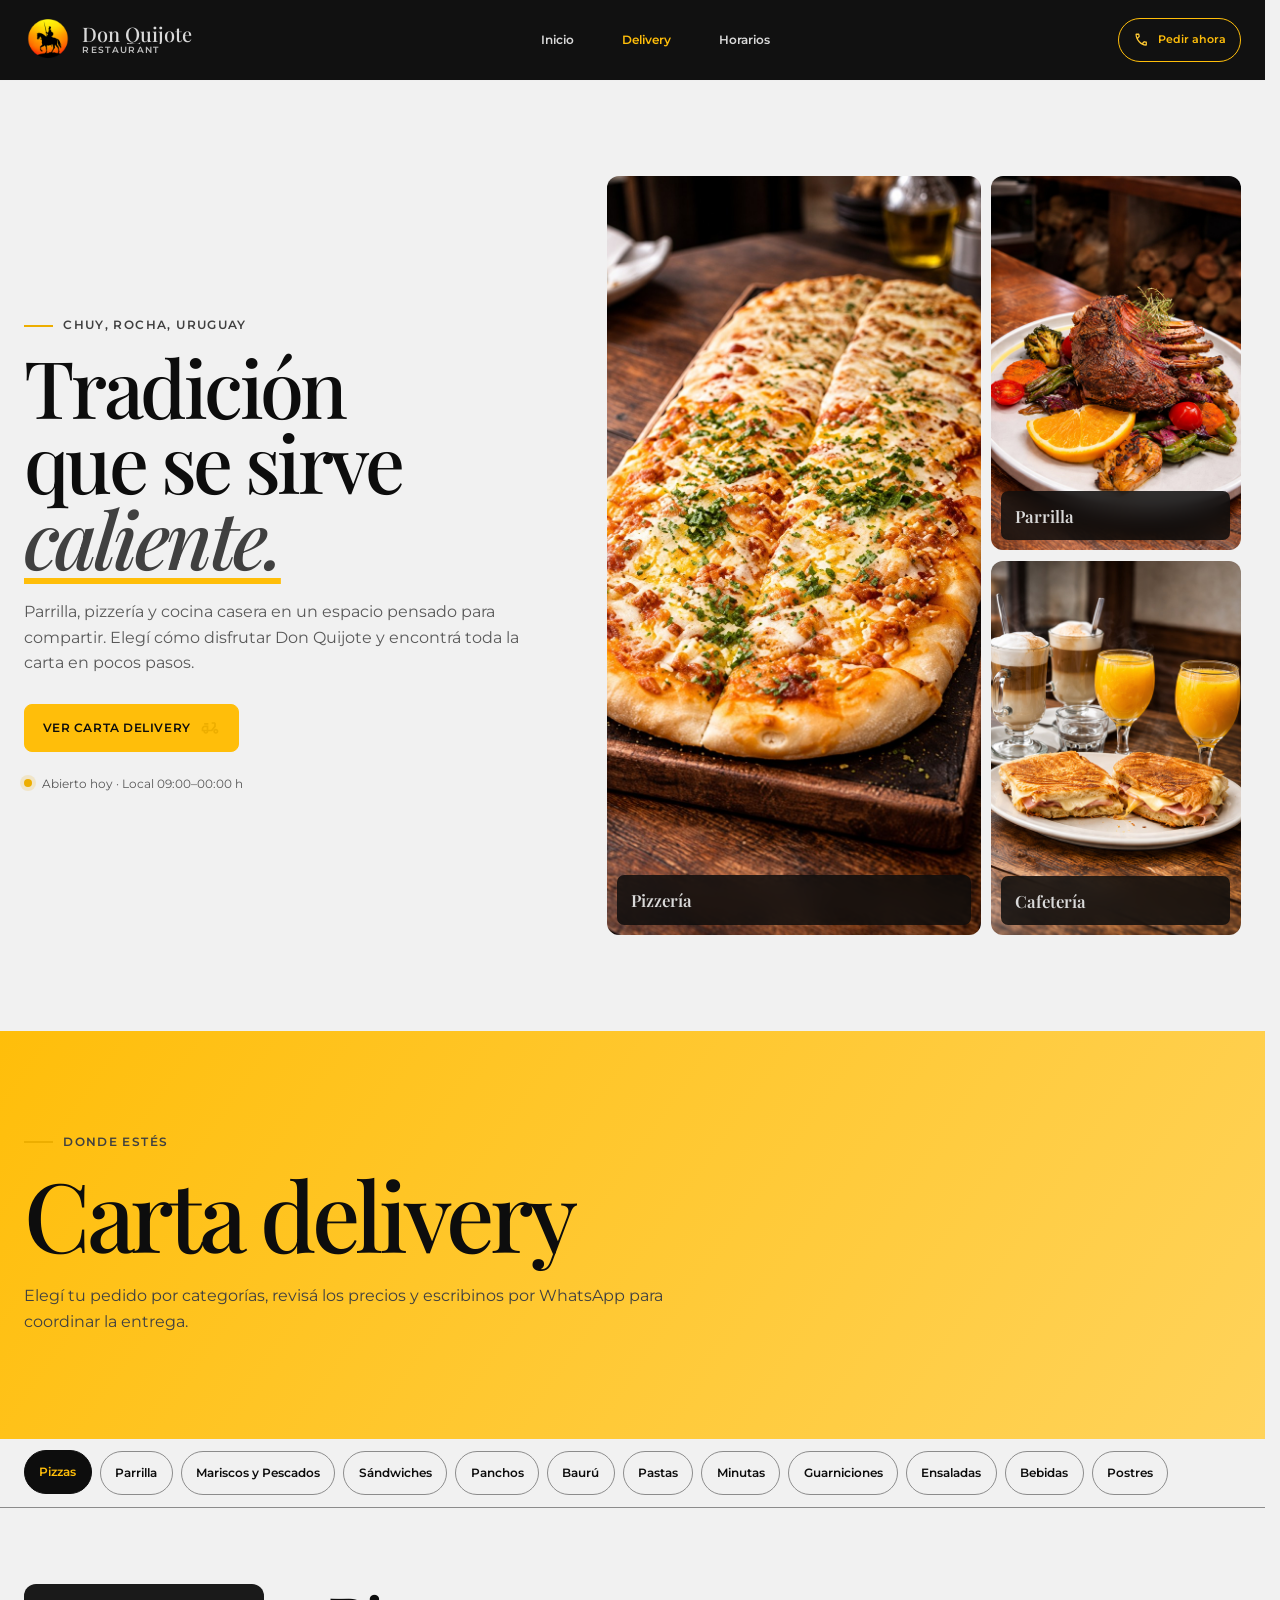
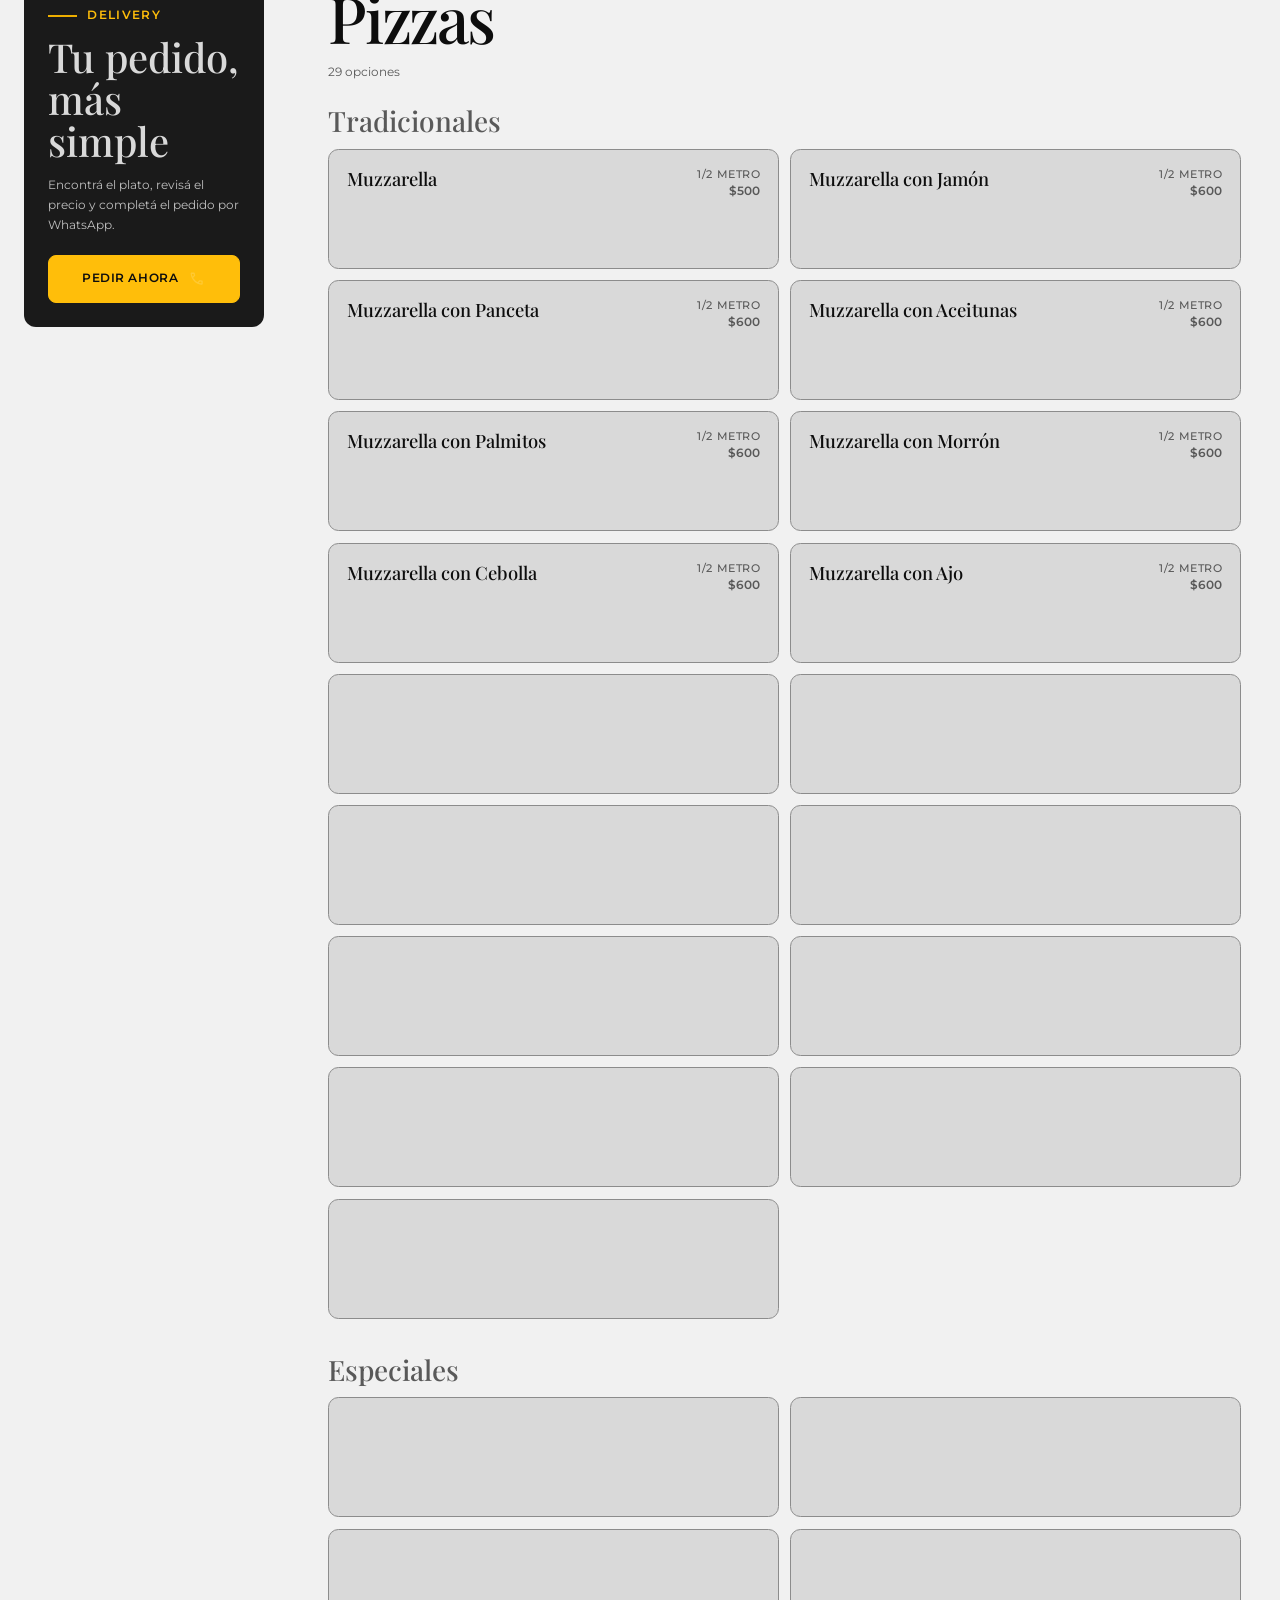
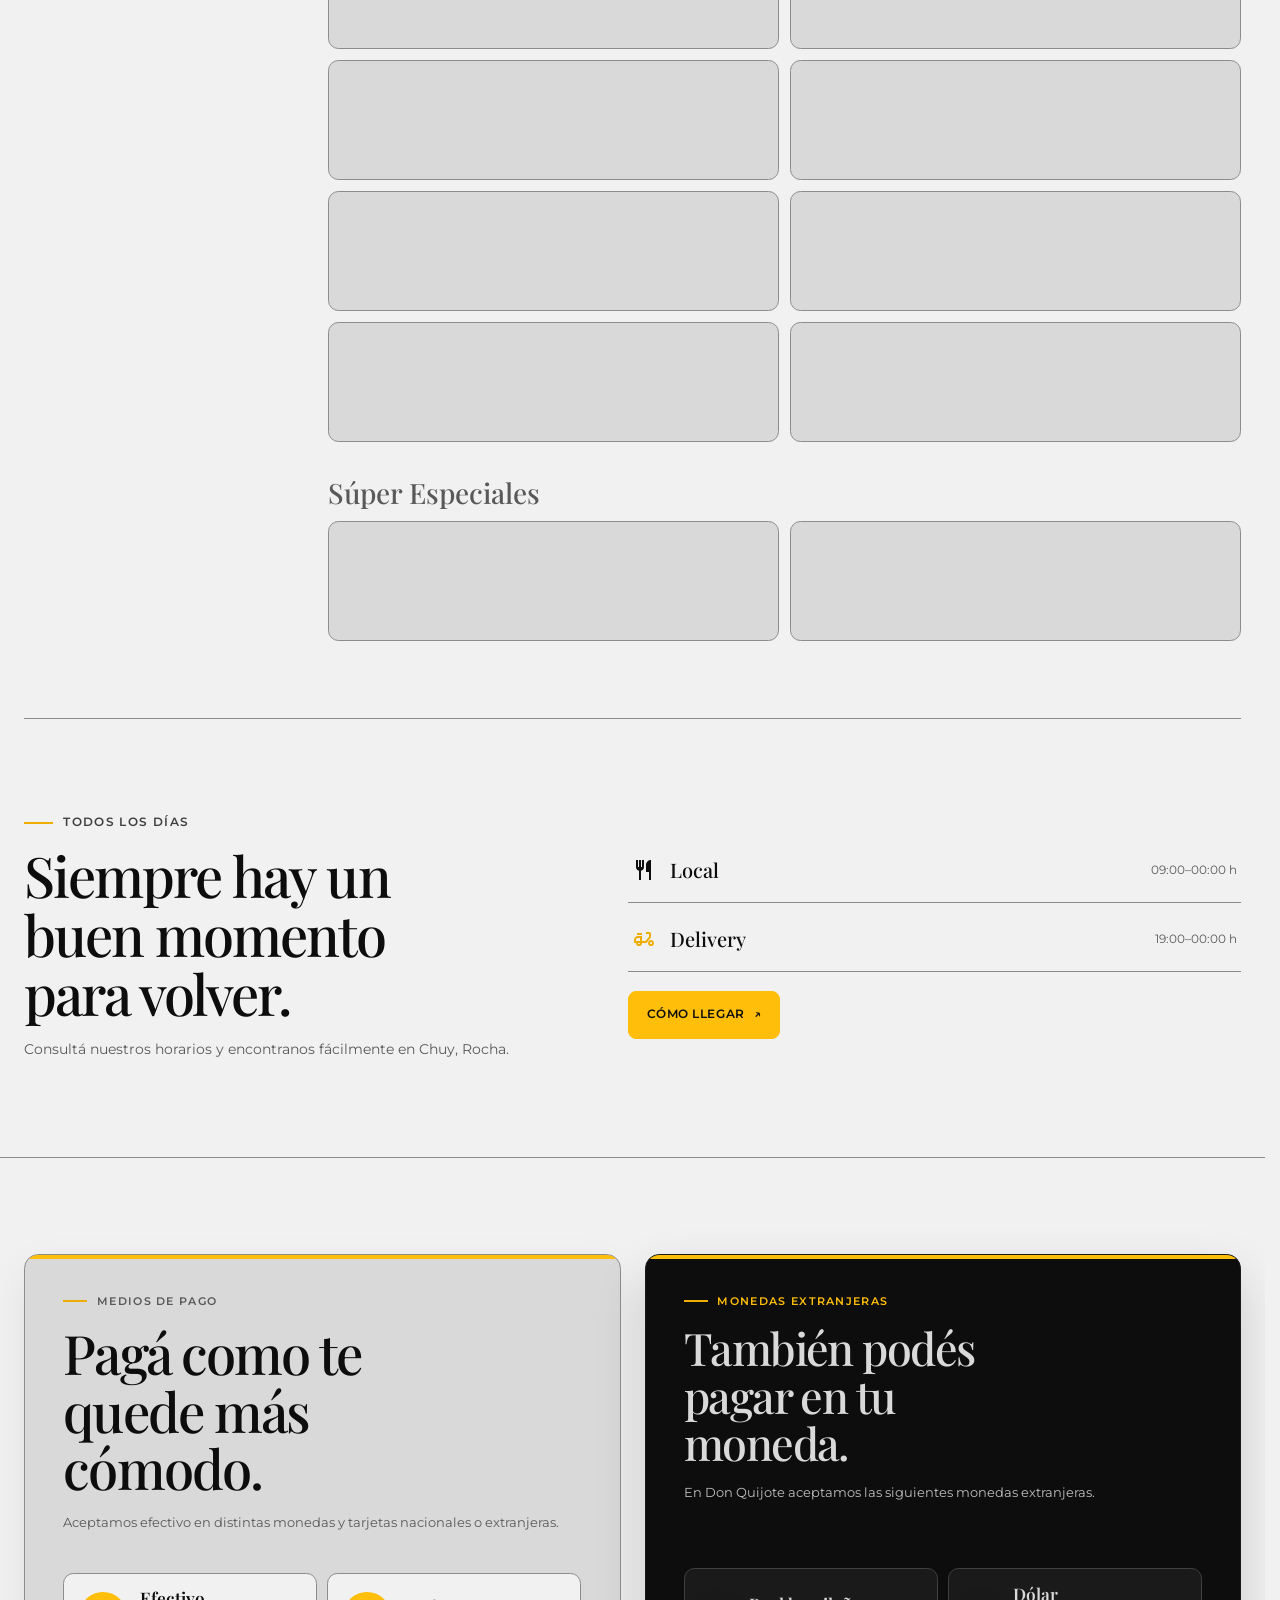
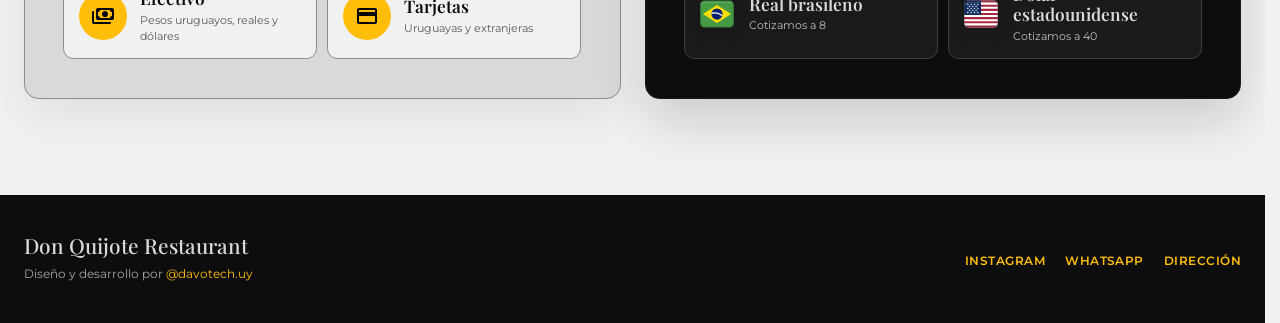
==== commit ba91d736: "good morning - evitando que se acceda a precios no deseados" ====
--- a/cartadelivery.html
+++ b/cartadelivery.html
@@ -2,7 +2,10 @@
 <html lang="es">
   <head>
     <meta charset="UTF-8" />
-    <meta name="viewport" content="width=device-width, initial-scale=1.0, viewport-fit=cover" />
+    <meta
+      name="viewport"
+      content="width=device-width, initial-scale=1.0, viewport-fit=cover"
+    />
     <meta
       name="description"
       content="Carta delivery completa de Don Quijote Restaurant: pizzas, parrilla, minutas, bebidas y más."
@@ -23,7 +26,7 @@
 
     <header class="site-header">
       <div class="site-header__inner page-shell">
-        <a class="brand" href="./index.html" aria-label="Don Quijote Restaurant, inicio">
+        <div class="brand" aria-label="Don Quijote Restaurant">
           <img
             class="brand__logo"
             src="./img/icons/donquijote-logo.ico"
@@ -35,7 +38,7 @@
             <span class="brand__name">Don Quijote</span>
             <span class="brand__type">Restaurant</span>
           </span>
-        </a>
+        </div>
 
         <button
           class="menu-toggle"
@@ -48,10 +51,9 @@
         </button>
 
         <nav class="site-nav" id="site-navigation" aria-label="Navegación principal">
-          <a href="./index.html">Inicio</a>
-          <a href="./cartapresencial.html">Carta</a>
-          <a href="./cartadelivery.html" aria-current="page">Delivery</a>
-          <a href="./index.html#horarios">Horarios</a>
+          <a href="#inicio">Inicio</a>
+          <a href="#contenido" aria-current="page">Delivery</a>
+          <a href="#horarios">Horarios</a>
         </nav>
 
         <a
@@ -63,6 +65,59 @@
         </a>
       </div>
     </header>
+
+    <section class="hero page-shell" id="inicio">
+      <div class="hero__copy">
+        <p class="eyebrow">Chuy, Rocha, Uruguay</p>
+        <h1>Tradición que se sirve <em>caliente.</em></h1>
+        <p class="hero__lead">
+          Parrilla, pizzería y cocina casera en un espacio pensado para compartir.
+          Elegí cómo disfrutar Don Quijote y encontrá toda la carta en pocos pasos.
+        </p>
+        <div class="hero__actions">
+          <a class="button button--primary" href="#contenido">
+            Ver carta delivery
+            <img src="./img/icons/moto.svg" width="20" height="20" alt="" />
+          </a>
+        </div>
+        <p class="open-status">
+          <span aria-hidden="true"></span>Abierto hoy · Local 09:00–00:00 h
+        </p>
+      </div>
+
+      <div class="hero-gallery" aria-label="Nuestra cocina">
+        <figure class="hero-gallery__main">
+          <img
+            src="./img/src/hero/hero-pizzeria-hd.jpg"
+            width="1014"
+            height="1551"
+            fetchpriority="high"
+            alt="Pizza rectangular de Don Quijote"
+          />
+          <figcaption>Pizzería</figcaption>
+        </figure>
+        <figure>
+          <img
+            src="./img/src/hero/hero-parrilla-hd.jpg"
+            width="1024"
+            height="1536"
+            decoding="async"
+            alt="Plato de parrilla de Don Quijote"
+          />
+          <figcaption>Parrilla</figcaption>
+        </figure>
+        <figure>
+          <img
+            src="./img/src/hero/hero-cafeteria-hd.jpg"
+            width="1024"
+            height="1536"
+            decoding="async"
+            alt="Café, jugos y sándwiches de Don Quijote"
+          />
+          <figcaption>Cafetería</figcaption>
+        </figure>
+      </div>
+    </section>
 
     <main id="contenido">
       <section class="menu-hero menu-hero--delivery">
@@ -84,7 +139,9 @@
         <aside class="menu-summary menu-summary--delivery">
           <p class="eyebrow">Delivery</p>
           <h2>Tu pedido, más simple</h2>
-          <p>Encontrá el plato, revisá el precio y completá el pedido por WhatsApp.</p>
+          <p>
+            Encontrá el plato, revisá el precio y completá el pedido por WhatsApp.
+          </p>
           <a
             class="button button--primary"
             href="https://wa.me/59899764857?text=Hola%2C%20vengo%20desde%20la%20Carta%20Delivery%20de%20Don%20Quijote%20y%20me%20gustar%C3%ADa%20hacer%20un%20pedido"
@@ -96,11 +153,259 @@
 
         <section class="carta" id="carta" aria-live="polite" aria-busy="true">
           <noscript>
-            <p class="menu-error">Necesitás activar JavaScript para visualizar la carta.</p>
+            <p class="menu-error">
+              Necesitás activar JavaScript para visualizar la carta.
+            </p>
           </noscript>
         </section>
       </div>
     </main>
+
+    <section class="hours-section page-shell" id="horarios">
+      <div class="hours-section__copy">
+        <p class="eyebrow">Todos los días</p>
+        <h2>Siempre hay un buen momento para volver.</h2>
+        <p>Consultá nuestros horarios y encontranos fácilmente en Chuy, Rocha.</p>
+      </div>
+      <div class="hours-list">
+        <div class="hours-row">
+          <img src="./img/icons/cubiertos.svg" width="24" height="24" alt="" />
+          <strong>Local</strong>
+          <span>09:00–00:00 h</span>
+        </div>
+        <div class="hours-row">
+          <img src="./img/icons/moto.svg" width="24" height="24" alt="" />
+          <strong>Delivery</strong>
+          <span>19:00–00:00 h</span>
+        </div>
+        <a
+          class="button button--primary"
+          href="https://maps.app.goo.gl/8VuwacE47hJgdb7s6"
+        >
+          Cómo llegar <span aria-hidden="true">↗</span>
+        </a>
+      </div>
+    </section>
+
+    <section class="payment-section" aria-labelledby="payment-heading">
+      <div class="payment-section__inner page-shell">
+        <article class="payment-card payment-card--methods">
+          <p class="payment-card__label">Medios de pago</p>
+          <h2 id="payment-heading">Pagá como te quede más cómodo.</h2>
+          <p class="payment-card__description">
+            Aceptamos efectivo en distintas monedas y tarjetas nacionales o
+            extranjeras.
+          </p>
+          <ul class="payment-method-list">
+            <li>
+              <span class="payment-method__icon" aria-hidden="true">
+                <img src="./img/icons/cash.svg" width="24" height="24" alt="" />
+              </span>
+              <span class="payment-method__copy">
+                <strong>Efectivo</strong>
+                <small>Pesos uruguayos, reales y dólares</small>
+              </span>
+            </li>
+            <li>
+              <span class="payment-method__icon" aria-hidden="true">
+                <img
+                  src="./img/icons/creditcard.svg"
+                  width="24"
+                  height="24"
+                  alt=""
+                />
+              </span>
+              <span class="payment-method__copy">
+                <strong>Tarjetas</strong>
+                <small>Uruguayas y extranjeras</small>
+              </span>
+            </li>
+          </ul>
+        </article>
+
+        <article class="payment-card payment-card--currencies">
+          <p class="payment-card__label">Monedas extranjeras</p>
+          <h3>También podés pagar en tu moneda.</h3>
+          <p class="payment-card__description">
+            En Don Quijote aceptamos las siguientes monedas extranjeras.
+          </p>
+          <ul class="currency-list">
+            <li class="currency-item">
+              <svg
+                class="currency-item__flag"
+                xmlns="http://www.w3.org/2000/svg"
+                width="32"
+                height="32"
+                viewBox="0 0 32 32"
+                aria-hidden="true"
+                focusable="false"
+              >
+                <rect
+                  x="1"
+                  y="4"
+                  width="30"
+                  height="24"
+                  rx="4"
+                  ry="4"
+                  fill="#459a45"
+                ></rect>
+                <path
+                  d="M27,4H5c-2.209,0-4,1.791-4,4V24c0,2.209,1.791,4,4,4H27c2.209,0,4-1.791,4-4V8c0-2.209-1.791-4-4-4Zm3,20c0,1.654-1.346,3-3,3H5c-1.654,0-3-1.346-3-3V8c0-1.654,1.346-3,3-3H27c1.654,0,3,1.346,3,3V24Z"
+                  opacity=".15"
+                ></path>
+                <path
+                  d="M3.472,16l12.528,8,12.528-8-12.528-8L3.472,16Z"
+                  fill="#fedf00"
+                ></path>
+                <circle cx="16" cy="16" r="5" fill="#0a2172"></circle>
+                <path
+                  d="M14,14.5c-.997,0-1.958,.149-2.873,.409-.078,.35-.126,.71-.127,1.083,.944-.315,1.951-.493,2.999-.493,2.524,0,4.816,.996,6.519,2.608,.152-.326,.276-.666,.356-1.026-1.844-1.604-4.245-2.583-6.875-2.583Z"
+                  fill="#fff"
+                ></path>
+                <path
+                  d="M27,5H5c-1.657,0-3,1.343-3,3v1c0-1.657,1.343-3,3-3H27c1.657,0,3,1.343,3,3v-1c0-1.657-1.343-3-3-3Z"
+                  fill="#fff"
+                  opacity=".2"
+                ></path>
+              </svg>
+              <span class="currency-item__copy">
+                <strong>Real brasileño</strong>
+                <small>Cotizamos a 8</small>
+              </span>
+            </li>
+            <li class="currency-item">
+              <svg
+                class="currency-item__flag"
+                xmlns="http://www.w3.org/2000/svg"
+                width="32"
+                height="32"
+                viewBox="0 0 32 32"
+                aria-hidden="true"
+                focusable="false"
+              >
+                <rect
+                  x="1"
+                  y="4"
+                  width="30"
+                  height="24"
+                  rx="4"
+                  ry="4"
+                  fill="#fff"
+                ></rect>
+                <path
+                  d="M1.638,5.846H30.362c-.711-1.108-1.947-1.846-3.362-1.846H5c-1.414,0-2.65,.738-3.362,1.846Z"
+                  fill="#a62842"
+                ></path>
+                <path
+                  d="M2.03,7.692c-.008,.103-.03,.202-.03,.308v1.539H31v-1.539c0-.105-.022-.204-.03-.308H2.03Z"
+                  fill="#a62842"
+                ></path>
+                <path fill="#a62842" d="M2 11.385H31V13.231H2z"></path>
+                <path fill="#a62842" d="M2 15.077H31V16.923000000000002H2z"></path>
+                <path fill="#a62842" d="M1 18.769H31V20.615H1z"></path>
+                <path
+                  d="M1,24c0,.105,.023,.204,.031,.308H30.969c.008-.103,.031-.202,.031-.308v-1.539H1v1.539Z"
+                  fill="#a62842"
+                ></path>
+                <path
+                  d="M30.362,26.154H1.638c.711,1.108,1.947,1.846,3.362,1.846H27c1.414,0,2.65-.738,3.362-1.846Z"
+                  fill="#a62842"
+                ></path>
+                <path
+                  d="M5,4h11v12.923H1V8c0-2.208,1.792-4,4-4Z"
+                  fill="#102d5e"
+                ></path>
+                <path
+                  d="M27,4H5c-2.209,0-4,1.791-4,4V24c0,2.209,1.791,4,4,4H27c2.209,0,4-1.791,4-4V8c0-2.209-1.791-4-4-4Zm3,20c0,1.654-1.346,3-3,3H5c-1.654,0-3-1.346-3-3V8c0-1.654,1.346-3,3-3H27c1.654,0,3,1.346,3,3V24Z"
+                  opacity=".15"
+                ></path>
+                <path
+                  d="M27,5H5c-1.657,0-3,1.343-3,3v1c0-1.657,1.343-3,3-3H27c1.657,0,3,1.343,3,3v-1c0-1.657-1.343-3-3-3Z"
+                  fill="#fff"
+                  opacity=".2"
+                ></path>
+                <path
+                  fill="#fff"
+                  d="M4.601 7.463L5.193 7.033 4.462 7.033 4.236 6.338 4.01 7.033 3.279 7.033 3.87 7.463 3.644 8.158 4.236 7.729 4.827 8.158 4.601 7.463z"
+                ></path>
+                <path
+                  fill="#fff"
+                  d="M7.58 7.463L8.172 7.033 7.441 7.033 7.215 6.338 6.989 7.033 6.258 7.033 6.849 7.463 6.623 8.158 7.215 7.729 7.806 8.158 7.58 7.463z"
+                ></path>
+                <path
+                  fill="#fff"
+                  d="M10.56 7.463L11.151 7.033 10.42 7.033 10.194 6.338 9.968 7.033 9.237 7.033 9.828 7.463 9.603 8.158 10.194 7.729 10.785 8.158 10.56 7.463z"
+                ></path>
+                <path
+                  fill="#fff"
+                  d="M6.066 9.283L6.658 8.854 5.927 8.854 5.701 8.158 5.475 8.854 4.744 8.854 5.335 9.283 5.109 9.979 5.701 9.549 6.292 9.979 6.066 9.283z"
+                ></path>
+                <path
+                  fill="#fff"
+                  d="M9.046 9.283L9.637 8.854 8.906 8.854 8.68 8.158 8.454 8.854 7.723 8.854 8.314 9.283 8.089 9.979 8.68 9.549 9.271 9.979 9.046 9.283z"
+                ></path>
+                <path
+                  fill="#fff"
+                  d="M12.025 9.283L12.616 8.854 11.885 8.854 11.659 8.158 11.433 8.854 10.702 8.854 11.294 9.283 11.068 9.979 11.659 9.549 12.251 9.979 12.025 9.283z"
+                ></path>
+                <path
+                  fill="#fff"
+                  d="M6.066 12.924L6.658 12.494 5.927 12.494 5.701 11.799 5.475 12.494 4.744 12.494 5.335 12.924 5.109 13.619 5.701 13.19 6.292 13.619 6.066 12.924z"
+                ></path>
+                <path
+                  fill="#fff"
+                  d="M9.046 12.924L9.637 12.494 8.906 12.494 8.68 11.799 8.454 12.494 7.723 12.494 8.314 12.924 8.089 13.619 8.68 13.19 9.271 13.619 9.046 12.924z"
+                ></path>
+                <path
+                  fill="#fff"
+                  d="M12.025 12.924L12.616 12.494 11.885 12.494 11.659 11.799 11.433 12.494 10.702 12.494 11.294 12.924 11.068 13.619 11.659 13.19 12.251 13.619 12.025 12.924z"
+                ></path>
+                <path
+                  fill="#fff"
+                  d="M13.539 7.463L14.13 7.033 13.399 7.033 13.173 6.338 12.947 7.033 12.216 7.033 12.808 7.463 12.582 8.158 13.173 7.729 13.765 8.158 13.539 7.463z"
+                ></path>
+                <path
+                  fill="#fff"
+                  d="M4.601 11.104L5.193 10.674 4.462 10.674 4.236 9.979 4.01 10.674 3.279 10.674 3.87 11.104 3.644 11.799 4.236 11.369 4.827 11.799 4.601 11.104z"
+                ></path>
+                <path
+                  fill="#fff"
+                  d="M7.58 11.104L8.172 10.674 7.441 10.674 7.215 9.979 6.989 10.674 6.258 10.674 6.849 11.104 6.623 11.799 7.215 11.369 7.806 11.799 7.58 11.104z"
+                ></path>
+                <path
+                  fill="#fff"
+                  d="M10.56 11.104L11.151 10.674 10.42 10.674 10.194 9.979 9.968 10.674 9.237 10.674 9.828 11.104 9.603 11.799 10.194 11.369 10.785 11.799 10.56 11.104z"
+                ></path>
+                <path
+                  fill="#fff"
+                  d="M13.539 11.104L14.13 10.674 13.399 10.674 13.173 9.979 12.947 10.674 12.216 10.674 12.808 11.104 12.582 11.799 13.173 11.369 13.765 11.799 13.539 11.104z"
+                ></path>
+                <path
+                  fill="#fff"
+                  d="M4.601 14.744L5.193 14.315 4.462 14.315 4.236 13.619 4.01 14.315 3.279 14.315 3.87 14.744 3.644 15.44 4.236 15.01 4.827 15.44 4.601 14.744z"
+                ></path>
+                <path
+                  fill="#fff"
+                  d="M7.58 14.744L8.172 14.315 7.441 14.315 7.215 13.619 6.989 14.315 6.258 14.315 6.849 14.744 6.623 15.44 7.215 15.01 7.806 15.44 7.58 14.744z"
+                ></path>
+                <path
+                  fill="#fff"
+                  d="M10.56 14.744L11.151 14.315 10.42 14.315 10.194 13.619 9.968 14.315 9.237 14.315 9.828 14.744 9.603 15.44 10.194 15.01 10.785 15.44 10.56 14.744z"
+                ></path>
+                <path
+                  fill="#fff"
+                  d="M13.539 14.744L14.13 14.315 13.399 14.315 13.173 13.619 12.947 14.315 12.216 14.315 12.808 14.744 12.582 15.44 13.173 15.01 13.765 15.44 13.539 14.744z"
+                ></path>
+              </svg>
+              <span class="currency-item__copy">
+                <strong>Dólar estadounidense</strong>
+                <small>Cotizamos a 40</small>
+              </span>
+            </li>
+          </ul>
+        </article>
+      </div>
+    </section>
 
     <footer class="site-footer">
       <div class="site-footer__inner page-shell">
@@ -112,8 +417,14 @@
           </p>
         </div>
         <nav class="site-footer__links" aria-label="Redes sociales y contacto">
-          <a href="https://www.instagram.com/parrilladadonquijote?igsh=cjRuMTdtNW94enk0">Instagram</a>
-          <a href="https://wa.me/59899764857?text=Hola%2C%20vengo%20desde%20el%20Men%C3%BA%20Digital%20de%20Don%20Quijote%2C%20me%20gustar%C3%ADa%20hablar%20con%20ustedes">WhatsApp</a>
+          <a
+            href="https://www.instagram.com/parrilladadonquijote?igsh=cjRuMTdtNW94enk0"
+            >Instagram</a
+          >
+          <a
+            href="https://wa.me/59899764857?text=Hola%2C%20vengo%20desde%20el%20Men%C3%BA%20Digital%20de%20Don%20Quijote%2C%20me%20gustar%C3%ADa%20hablar%20con%20ustedes"
+            >WhatsApp</a
+          >
           <a href="https://maps.app.goo.gl/8VuwacE47hJgdb7s6">Dirección</a>
         </nav>
       </div>
--- a/css/style.min.css
+++ b/css/style.min.css
@@ -1 +1 @@
-:root{--a1:#ffd35b;--a2:#ffce47;--a3:#ffc933;--a4:#ffc31f;--a5:#ffbe0a;--a6:#edae00;--g1:#f1f1f1;--g2:#d9d9d9;--g3:#bfbfbf;--g4:#a6a6a6;--g5:#8c8c8c;--g6:#737373;--g7:#595959;--g8:#404040;--g9:#262626;--g10:#1a1a1a;--g11:#0d0d0d;--paper:#f8f4ea;--surface:#ffffff;--ink:var(--g11);--muted:#706b61;--line:#ddd5c5;--focus:#876500}body{font-family:"Montserrat",sans-serif;color:var(--ink);font-size:1rem;font-weight:400;line-height:1.6}h1,h2,h3,.brand__name,.site-footer__brand{font-family:"Playfair Display",serif;font-weight:500;line-height:1.05}h1,h2,h3,p{overflow-wrap:break-word}.titulos{font-family:"Playfair Display",serif;font-weight:500}.subtitulos{font-family:"Playfair Display",serif;font-weight:500}.body-text{font-family:"Montserrat",sans-serif}.cta{font-family:"Montserrat",sans-serif;font-weight:600;text-transform:uppercase}@media (min-width:120rem){html{font-size:112.5%}}*,*::before,*::after{box-sizing:border-box}html{scroll-behavior:smooth}body{min-width:20rem;margin:0;overflow-x:hidden;background:var(--paper)}body.menu-open{overflow:hidden}button,input,textarea,select{font:inherit}button,a{-webkit-tap-highlight-color:transparent}button{border:0}a{color:inherit;text-decoration:none}img,svg{display:block;max-width:100%}figure,h1,h2,h3,p{margin:0}ul,ol{margin:0;padding:0;list-style:none}[hidden]{display:none !important}:focus-visible{outline:3px solid var(--focus);outline-offset:4px}section[id]{scroll-margin-top:6rem}.page-shell{width:min(calc(100% - 2rem),78rem);margin-inline:auto}.container{width:100%;margin-inline:auto}.skip-link{position:fixed;z-index:1000;top:0.75rem;left:0.75rem;padding:0.75rem 1rem;border-radius:0.35rem;background:var(--a5);color:var(--ink);font-weight:600;transform:translateY(-160%);transition:transform 0.2s ease}.skip-link:focus{transform:translateY(0)}.button{display:inline-flex;min-height:3rem;align-items:center;justify-content:center;gap:0.6rem;padding:0.75rem 1.1rem;border:1px solid transparent;border-radius:0.5rem;font-size:0.78rem;font-weight:600;letter-spacing:0.045em;line-height:1.2;text-align:center;text-transform:uppercase;transition:background-color 0.2s ease,border-color 0.2s ease,color 0.2s ease,transform 0.2s ease}.button img{flex:0 0 auto}.button--primary{border-color:var(--a5);background:var(--a5);color:var(--ink)}.button--secondary{border-color:var(--line);background:transparent;color:var(--ink)}.eyebrow{display:flex;align-items:center;gap:0.65rem;color:#876500;font-size:0.72rem;font-weight:600;letter-spacing:0.12em;line-height:1.3;text-transform:uppercase}.eyebrow::before{width:1.8rem;height:2px;flex:0 0 auto;background:var(--a6);content:""}.section-heading{display:grid;gap:1rem;margin-bottom:1.75rem}.section-heading h2{max-width:15ch;font-size:clamp(2rem,8vw,3.5rem);letter-spacing:-0.035em}.section-heading p{max-width:38rem;color:var(--muted);font-size:0.9rem}.section-heading--light{color:var(--surface)}.section-heading--light p{color:var(--g3)}@media (hover:hover){.button:hover{transform:translateY(-2px)}.button--primary:hover{border-color:var(--a2);background:var(--a2)}.button--secondary:hover{border-color:var(--ink)}}@media (min-width:37.5rem){.page-shell{width:min(calc(100% - 3rem),78rem)}.section-heading{grid-template-columns:minmax(0,1.1fr) minmax(15rem,0.9fr);align-items:end;gap:2rem}}@media (min-width:90rem){.page-shell{width:min(calc(100% - 6rem),100rem)}}@media (min-width:120rem){.page-shell{width:min(calc(100% - 10rem),112rem)}}@media (min-width:64rem){body.menu-open{overflow:visible}}@media (prefers-reduced-motion:reduce){html{scroll-behavior:auto}*,*::before,*::after{scroll-behavior:auto !important;transition-duration:0.01ms !important}}.hero{display:grid;gap:2.5rem;padding-block:clamp(3rem,8vw,6rem)}.hero__copy{align-self:center}.hero h1{max-width:9ch;margin-top:1rem;font-size:clamp(3rem,14vw,5.4rem);letter-spacing:-0.045em;line-height:0.95}.hero h1 em{color:#a97c00;font-weight:inherit}.hero__lead{max-width:36rem;margin-top:1.5rem;color:var(--muted);font-size:clamp(0.9rem,2.5vw,1rem)}.hero__actions{display:flex;flex-wrap:wrap;gap:0.65rem;margin-top:1.75rem}.open-status{display:flex;align-items:center;gap:0.6rem;margin-top:1.35rem;color:var(--muted);font-size:0.75rem}.open-status span{width:0.5rem;height:0.5rem;flex:0 0 auto;border-radius:50%;background:var(--a6);box-shadow:0 0 0 4px rgba(237,174,0,0.17)}.hero-gallery{display:grid;grid-template-columns:repeat(2,minmax(0,1fr));gap:0.65rem;min-width:0}.hero-gallery figure,.kitchen-grid figure{position:relative;min-width:0;overflow:hidden;border-radius:0.75rem;background:var(--g10)}.hero-gallery__main{grid-column:1 / -1;height:clamp(20rem,95vw,28rem)}.hero-gallery figure:not(.hero-gallery__main){height:clamp(10rem,44vw,15rem)}.hero-gallery img,.kitchen-grid img{width:100%;height:100%;object-fit:cover}.hero-gallery figcaption,.kitchen-grid figcaption{position:absolute;right:0.65rem;bottom:0.65rem;left:0.65rem;display:flex;align-items:center;justify-content:space-between;gap:0.75rem;padding:0.7rem 0.85rem;border-radius:0.45rem;background:rgba(13,13,13,0.84);color:var(--surface);font-family:"Playfair Display",serif;font-size:1.05rem;font-weight:600;backdrop-filter:blur(10px)}.service-section{padding-block:clamp(3.5rem,8vw,6rem);background:var(--g11)}.service-grid{display:grid;gap:0.85rem}.service-card{display:grid;grid-template-columns:minmax(0,1fr) auto;min-height:12.5rem;align-items:end;gap:1.25rem;padding:clamp(1.25rem,5vw,2rem);border-radius:0.8rem;background:var(--g10);color:var(--surface);transition:transform 0.2s ease,background-color 0.2s ease}.service-card .eyebrow{color:#b68a00}.service-card strong{display:block;margin-top:0.75rem;font-family:"Playfair Display",serif;font-size:clamp(1.8rem,7vw,2.5rem);font-weight:500;line-height:1.05}.service-card small{display:block;max-width:32rem;margin-top:0.55rem;color:var(--g3);font-size:0.75rem;line-height:1.55}.service-card--delivery{background:var(--a5);color:var(--ink)}.service-card--delivery .eyebrow{color:#674f00}.service-card--delivery small{color:#584500}.service-card__icon{display:grid;width:3rem;height:3rem;flex:0 0 auto;place-items:center;border:1px solid currentColor;border-radius:50%}.service-card__icon img{max-width:1.65rem;max-height:1.65rem}.kitchen-section{padding-block:clamp(3.5rem,8vw,6rem)}.kitchen-grid{display:grid;gap:0.85rem}.kitchen-grid figure{height:clamp(20rem,110vw,31rem)}.hours-section{display:grid;gap:2rem;padding-block:clamp(3.5rem,8vw,6rem);border-top:1px solid var(--line)}.hours-section__copy h2{max-width:14ch;margin-top:1rem;font-size:clamp(2.2rem,9vw,3.5rem);letter-spacing:-0.035em}.hours-section__copy>p:last-child{max-width:34rem;margin-top:1rem;color:var(--muted);font-size:0.9rem}.hours-list{display:grid;align-content:center;gap:0.3rem}.hours-row{display:grid;grid-template-columns:auto minmax(0,1fr);align-items:center;gap:0.2rem 0.85rem;padding:1rem 0.25rem;border-bottom:1px solid var(--line)}.hours-row img{grid-row:1 / 3}.hours-row strong{font-family:"Playfair Display",serif;font-size:1.25rem;font-weight:500}.hours-row span{color:var(--muted);font-size:0.78rem}.hours-list .button{margin-top:0.85rem}@media (hover:hover){.service-card:hover{transform:translateY(-4px)}.service-card:not(.service-card--delivery):hover{background:#222222}.service-card--delivery:hover{background:var(--a2)}.hero-gallery img,.kitchen-grid img{transition:transform 0.45s ease}.hero-gallery figure:hover img,.kitchen-grid figure:hover img{transform:scale(1.035)}}@media (min-width:37.5rem){.hero{grid-template-columns:minmax(0,0.9fr) minmax(0,1.1fr);align-items:center;gap:clamp(2rem,5vw,4rem)}.hero h1{font-size:clamp(3rem,7.5vw,4.7rem)}.hero-gallery{grid-template-columns:minmax(0,1.2fr) minmax(0,0.8fr);grid-template-rows:repeat(2,minmax(0,1fr));min-height:26rem}.hero-gallery__main{grid-column:1;grid-row:1 / 3;height:auto}.hero-gallery figure:not(.hero-gallery__main){height:auto}.service-grid{grid-template-columns:repeat(2,minmax(0,1fr))}.kitchen-grid{grid-template-columns:repeat(2,minmax(0,1fr))}.kitchen-grid figure{height:clamp(18rem,48vw,28rem)}.kitchen-grid figure:last-child{grid-column:1 / -1}}@media (min-width:48rem){.hours-section{grid-template-columns:minmax(0,0.9fr) minmax(0,1.1fr);align-items:center;gap:clamp(3rem,8vw,7rem)}.hours-row{grid-template-columns:auto minmax(0,1fr) auto}.hours-row img{grid-row:auto}.hours-list .button{justify-self:start}}@media (min-width:64rem){.hero{min-height:42rem}.hero h1{font-size:clamp(4rem,6.2vw,5.6rem)}.hero-gallery{min-height:32rem}.service-card{min-height:15rem}.kitchen-grid{grid-template-columns:repeat(3,minmax(0,1fr))}.kitchen-grid figure,.kitchen-grid figure:last-child{grid-column:auto;height:28rem}}@media (min-width:90rem){.hero{min-height:48rem}.hero-gallery{min-height:38rem}.service-card{min-height:17rem}.kitchen-grid figure,.kitchen-grid figure:last-child{height:34rem}}@media (min-width:120rem){.hero{min-height:54rem}.hero-gallery{min-height:44rem}.service-grid{gap:1.25rem}.service-card{min-height:19rem}}.site-header{position:sticky;z-index:100;top:0;padding-top:env(safe-area-inset-top);background:rgba(13,13,13,0.98);color:var(--surface);box-shadow:0 1px 0 rgba(255,255,255,0.08);backdrop-filter:blur(16px)}.site-header__inner{display:grid;grid-template-columns:minmax(0,1fr) auto auto;align-items:center;gap:0.6rem;min-height:4.5rem;padding-block:0.6rem}.brand{display:inline-flex;min-width:0;align-items:center;gap:0.65rem}.brand__logo{width:2.65rem;height:2.65rem;flex:0 0 auto;border-radius:50%;object-fit:cover}.brand__copy{display:grid;min-width:0;gap:0.08rem}.brand__name{overflow:hidden;font-size:1.1rem;line-height:1;text-overflow:ellipsis;white-space:nowrap}.brand__type{color:var(--g3);font-size:0.56rem;font-weight:600;letter-spacing:0.15em;line-height:1.2;text-transform:uppercase}.menu-toggle{grid-column:3;display:grid;width:2.75rem;height:2.75rem;place-content:center;gap:0.28rem;border:1px solid var(--g8);border-radius:50%;background:transparent;color:var(--surface)}.menu-toggle span{width:1.1rem;height:2px;background:currentColor;transition:transform 0.2s ease,opacity 0.2s ease}.menu-toggle[aria-expanded="true"] span:nth-child(1){transform:translateY(0.38rem) rotate(45deg)}.menu-toggle[aria-expanded="true"] span:nth-child(2){opacity:0}.menu-toggle[aria-expanded="true"] span:nth-child(3){transform:translateY(-0.38rem) rotate(-45deg)}.site-nav{display:none;grid-column:1 / -1;grid-template-columns:repeat(2,minmax(0,1fr));gap:1px;padding-top:0.6rem;border-top:1px solid var(--g8)}.site-nav.is-open{display:grid}.site-nav a{display:flex;min-height:3rem;align-items:center;justify-content:center;padding:0.65rem;border-radius:0.35rem;color:var(--g2);font-size:0.78rem;font-weight:600;text-align:center;transition:background-color 0.2s ease,color 0.2s ease}.site-nav a[aria-current="page"]{color:var(--a5)}.header-contact{grid-column:2;grid-row:1;display:inline-flex;width:2.75rem;height:2.75rem;align-items:center;justify-content:center;border:1px solid var(--a5);border-radius:999px;color:var(--a5)}.header-contact img{width:1.1rem;height:1.1rem}.header-contact span{display:none}@media (hover:hover){.site-nav a:hover{background:var(--g10);color:var(--a5)}.header-contact:hover{background:var(--a5);color:var(--ink)}}@media (min-width:37.5rem){.site-header__inner{gap:0.8rem}.header-contact{width:auto;min-width:2.75rem;gap:0.5rem;padding-inline:0.85rem;font-size:0.7rem;font-weight:600}.header-contact span{display:inline}}@media (min-width:64rem){.site-header__inner{grid-template-columns:auto minmax(0,1fr) auto;gap:clamp(1.5rem,4vw,4rem);min-height:5rem;padding-block:0.7rem}.brand__logo{width:3rem;height:3rem}.brand__name{font-size:1.25rem}.menu-toggle{display:none}.site-nav,.site-nav.is-open{display:flex;grid-column:2;grid-row:1;justify-content:center;gap:clamp(0.4rem,2vw,1.7rem);padding:0;border:0}.site-nav a{min-height:2.75rem;padding-inline:0.7rem;font-size:0.75rem}.header-contact{grid-column:3}}@media (min-width:120rem){.site-header__inner{min-height:5.5rem}}.site-footer{padding-bottom:env(safe-area-inset-bottom);background:var(--g11);color:var(--surface)}.site-footer__inner{display:grid;gap:1.5rem;padding-block:2rem}.site-footer__brand{font-size:1.3rem}.site-footer__credit{margin-top:0.5rem;color:var(--g4);font-size:0.72rem}.site-footer__credit a{color:var(--a5)}.site-footer__links{display:flex;flex-wrap:wrap;gap:0.75rem 1.25rem}.site-footer__links a{display:inline-flex;min-height:2.75rem;align-items:center;color:var(--a5);font-size:0.72rem;font-weight:600;letter-spacing:0.04em;text-transform:uppercase}@media (hover:hover){.site-footer__links a:hover,.site-footer__credit a:hover{color:var(--a2)}}@media (min-width:48rem){.site-footer__inner{grid-template-columns:1fr auto;align-items:end;gap:2rem;padding-block:2.5rem}.site-footer__links{justify-content:end}}.menu-hero{background:linear-gradient(125deg,var(--a5),var(--a1))}.menu-hero--delivery{background:linear-gradient(125deg,var(--a5),#ffdb70)}.menu-hero__inner{padding-block:clamp(3.25rem,9vw,6.5rem)}.menu-hero h1{max-width:12ch;margin-top:0.8rem;font-size:clamp(3rem,13vw,6rem);letter-spacing:-0.045em}.menu-hero__inner>p:last-child{max-width:40rem;margin-top:1.25rem;color:#5f4b0b;font-size:clamp(0.88rem,2.5vw,1rem)}.category-bar{position:sticky;z-index:80;top:4.5rem;border-bottom:1px solid var(--line);background:rgba(248,244,234,0.97);backdrop-filter:blur(14px)}.category-bar__inner{display:flex;gap:0.5rem;padding-block:0.75rem;overflow-x:auto;overscroll-behavior-inline:contain;scrollbar-width:none;scroll-snap-type:inline proximity;touch-action:pan-x;-webkit-overflow-scrolling:touch}.category-bar__inner::-webkit-scrollbar{display:none}.category-button{min-height:2.75rem;flex:0 0 auto;padding:0.65rem 0.9rem;border:1px solid var(--line);border-radius:999px;background:transparent;color:var(--ink);font-size:0.72rem;font-weight:600;line-height:1.15;scroll-snap-align:start;touch-action:pan-x;transition:background-color 0.2s ease,border-color 0.2s ease,color 0.2s ease}.category-button[aria-pressed="true"]{border-color:var(--ink);background:var(--ink);color:var(--a5)}.menu-layout{display:grid;gap:2rem;padding-block:clamp(2rem,6vw,5rem)}.menu-summary{align-self:start;padding:1.35rem;border-radius:0.75rem;background:var(--g11);color:var(--surface)}.menu-summary--delivery{background:var(--g10)}.menu-summary h2{margin-top:0.8rem;font-size:clamp(1.8rem,7vw,2.5rem)}.menu-summary>p:not(.eyebrow){margin-top:0.8rem;color:var(--g3);font-size:0.78rem}.menu-summary .button{width:100%;margin-top:1.25rem}.carta{min-width:0}.category-intro{display:grid;gap:0.65rem;margin-bottom:1.5rem}.category-intro h2{font-size:clamp(2.4rem,10vw,4rem);letter-spacing:-0.035em}.category-intro p{color:var(--muted);font-size:0.78rem}.subcategory-list{display:grid;gap:2.25rem}.subcategory h3{margin-bottom:0.85rem;color:#725700;font-size:clamp(1.35rem,5vw,1.75rem)}.dish-grid{display:grid;gap:0.7rem}.dish-card{display:grid;grid-template-columns:minmax(0,1fr) auto;align-content:start;gap:0.9rem;min-height:7.5rem;padding:1.1rem;border:1px solid var(--line);border-radius:0.65rem;background:var(--surface);transition:border-color 0.2s ease,transform 0.2s ease,box-shadow 0.2s ease}.dish-card__copy{min-width:0}.dish-card h4{margin:0;font-family:"Playfair Display",serif;font-size:1.15rem;font-weight:500;line-height:1.18}.dish-card__description{max-width:44ch;margin-top:0.45rem;color:#7d786f;font-size:0.68rem;font-weight:400;line-height:1.45}.dish-card__prices{display:grid;align-content:start;justify-items:end;gap:0.35rem;color:#795b00;font-size:0.75rem;font-weight:600;line-height:1.25;text-align:right;white-space:nowrap}.dish-card__prices>span{display:grid;justify-items:end;gap:0.1rem}.dish-card__prices small{color:var(--muted);font-size:0.58rem;font-weight:500;letter-spacing:0.05em;text-transform:uppercase}.dish-card--no-price{grid-template-columns:1fr;min-height:auto}.menu-error,.menu-empty{padding:1.25rem;border:1px solid var(--line);border-radius:0.65rem;background:var(--surface);color:var(--muted);font-size:0.85rem}@media (hover:hover){.category-button:hover{border-color:var(--ink)}.dish-card:hover{border-color:#c7b98f;box-shadow:0 12px 26px rgba(13,13,13,0.06);transform:translateY(-2px)}}@media (min-width:37.5rem){.category-bar__inner{flex-wrap:wrap;overflow:visible}.category-button{flex:0 1 auto}.dish-grid{grid-template-columns:repeat(2,minmax(0,1fr))}.menu-summary{display:grid;grid-template-columns:minmax(0,1fr) auto;align-items:center;gap:1rem}.menu-summary--static{display:block}.menu-summary .button{width:auto;margin-top:0}}@media (max-width:23rem){.dish-card{grid-template-columns:1fr}.dish-card__prices,.dish-card__prices>span{justify-items:start;text-align:left}}@media (min-width:64rem){.category-bar{top:5rem}.menu-layout{grid-template-columns:15rem minmax(0,1fr);gap:clamp(2.5rem,5vw,5rem)}.menu-summary{position:sticky;top:10.5rem;display:block;padding:1.5rem}.menu-summary .button{width:100%;margin-top:1.25rem}}@media (min-width:90rem){.menu-layout{grid-template-columns:17rem minmax(0,1fr)}.dish-grid{grid-template-columns:repeat(3,minmax(0,1fr));gap:0.85rem}.dish-card{min-height:8.5rem;padding:1.25rem}}@media (min-width:120rem){.category-bar{top:5.5rem}.menu-layout{grid-template-columns:19rem minmax(0,1fr);gap:6rem}.menu-summary{top:11.5rem}.dish-grid{grid-template-columns:repeat(4,minmax(0,1fr))}}
+:root{--a1:#ffd35b;--a2:#ffce47;--a3:#ffc933;--a4:#ffc31f;--a5:#ffbe0a;--a6:#edae00;--g1:#f1f1f1;--g2:#d9d9d9;--g3:#bfbfbf;--g4:#a6a6a6;--g5:#8c8c8c;--g6:#737373;--g7:#595959;--g8:#404040;--g9:#262626;--g10:#1a1a1a;--g11:#0d0d0d;--paper:var(--g1);--surface:var(--g2);--ink:var(--g11);--muted:var(--g7);--line:var(--g5);--focus:var(--a5);--motion-fast:160ms;--motion-base:220ms;--motion-enter:480ms;--motion-hero:620ms;--ease-standard:cubic-bezier(0.2,0,0,1);--ease-out:cubic-bezier(0.22,1,0.36,1)}body{font-family:"Montserrat",sans-serif;color:var(--ink);font-size:1rem;font-weight:400;line-height:1.6}h1,h2,h3,.brand__name,.site-footer__brand{font-family:"Playfair Display",serif;font-weight:500;line-height:1.05}h1,h2,h3,p{overflow-wrap:break-word}.titulos{font-family:"Playfair Display",serif;font-weight:500}.subtitulos{font-family:"Playfair Display",serif;font-weight:500}.body-text{font-family:"Montserrat",sans-serif}.cta{font-family:"Montserrat",sans-serif;font-weight:600;text-transform:uppercase}*,*::before,*::after{box-sizing:border-box}html{scroll-behavior:smooth;scrollbar-gutter:stable}body{margin:0;overflow-x:hidden;background:var(--paper)}body.menu-open{overflow:hidden}button,input,textarea,select{font:inherit}button,a{-webkit-tap-highlight-color:transparent}button{border:0}a{color:inherit;text-decoration:none}img,svg{display:block;max-width:100%}figure,h1,h2,h3,p{margin:0}ul,ol{margin:0;padding:0;list-style:none}[hidden]{display:none !important}:focus-visible{outline:3px solid var(--focus);outline-offset:4px;box-shadow:0 0 0 2px var(--g11)}section[id]{scroll-margin-top:6rem}.page-shell{--shell-gutter:1rem;width:min(calc(100% - var(--shell-gutter) - var(--shell-gutter)),78rem);margin-inline:auto;padding-inline-start:max(0px,calc(env(safe-area-inset-left) - var(--shell-gutter)));padding-inline-end:max(0px,calc(env(safe-area-inset-right) - var(--shell-gutter)))}.container{width:100%;margin-inline:auto}.skip-link{position:fixed;z-index:1000;top:0.75rem;left:0.75rem;padding:0.75rem 1rem;border-radius:0.35rem;background:var(--a5);color:var(--ink);font-weight:600;transform:translateY(-160%);transition:transform 0.2s ease}.skip-link:focus{transform:translateY(0)}.button{display:inline-flex;min-height:3rem;align-items:center;justify-content:center;gap:0.6rem;padding:0.75rem 1.1rem;border:1px solid transparent;border-radius:0.5rem;font-size:0.78rem;font-weight:600;letter-spacing:0.045em;line-height:1.2;text-align:center;text-transform:uppercase;transition:background-color var(--motion-base) var(--ease-standard),border-color var(--motion-base) var(--ease-standard),box-shadow var(--motion-base) var(--ease-standard),color var(--motion-base) var(--ease-standard),transform var(--motion-base) var(--ease-out)}.button img{flex:0 0 auto;transition:transform var(--motion-base) var(--ease-out)}.button--primary{border-color:var(--a5);background:var(--a5);color:var(--ink)}.button--secondary{border-color:var(--g11);background:var(--g11);color:var(--surface)}.eyebrow{display:flex;align-items:center;gap:0.65rem;color:var(--g8);font-size:0.72rem;font-weight:600;letter-spacing:0.12em;line-height:1.3;text-transform:uppercase}.eyebrow::before{width:1.8rem;height:2px;flex:0 0 auto;background:var(--a6);content:""}.section-heading{display:grid;gap:1rem;margin-bottom:1.75rem}.section-heading h2{max-width:15ch;font-size:clamp(2rem,8vw,3.5rem);letter-spacing:-0.035em}.section-heading p{max-width:38rem;color:var(--muted);font-size:0.9rem}.section-heading--light{color:var(--surface)}.section-heading--light .eyebrow{color:var(--a5)}.section-heading--light p{color:var(--g3)}.reveal{opacity:0;transform:translateY(0.9rem);transition:opacity var(--motion-enter) var(--ease-out),transform var(--motion-enter) var(--ease-out);transition-delay:var(--reveal-delay,0ms)}.reveal.is-visible{opacity:1;transform:translateY(0)}@keyframes enter-softly{from{opacity:0;transform:translateY(0.75rem)}to{opacity:1;transform:translateY(0)}}@keyframes image-settle{from{opacity:0;transform:scale(1.025)}to{opacity:1;transform:scale(1)}}@media (prefers-reduced-motion:no-preference){.hero__copy>*,.menu-hero__inner>*{animation:enter-softly var(--motion-hero) var(--ease-out) both}.hero__copy>:nth-child(2),.menu-hero__inner>:nth-child(2){animation-delay:70ms}.hero__copy>:nth-child(3),.menu-hero__inner>:nth-child(3){animation-delay:130ms}.hero__copy>:nth-child(4){animation-delay:190ms}.hero__copy>:nth-child(5){animation-delay:240ms}.hero-gallery figure{animation:image-settle var(--motion-hero) var(--ease-out) both}.hero-gallery figure:nth-child(2){animation-delay:80ms}.hero-gallery figure:nth-child(3){animation-delay:140ms}}@media (hover:hover){.button:hover{box-shadow:0 10px 24px color-mix(in srgb,var(--g11) 10%,transparent);transform:translateY(-2px)}.button:hover img{transform:translateX(2px)}.button--primary:hover{border-color:var(--a2);background:var(--a2)}.button--secondary:hover{border-color:var(--g9);background:var(--g9);color:var(--a5)}}@media (prefers-reduced-motion:reduce){html{scroll-behavior:auto}*,*::before,*::after{animation-duration:0.01ms !important;animation-iteration-count:1 !important;scroll-behavior:auto !important;transition-duration:0.01ms !important;transition-delay:0ms !important}.reveal{opacity:1;transform:none}}.hero{display:grid;gap:2.5rem;padding-block:clamp(3rem,8vw,6rem)}.hero__copy{align-self:center}.hero h1{max-width:9ch;margin-top:1rem;font-size:clamp(3rem,14vw,5.4rem);letter-spacing:-0.045em;line-height:0.95}.hero h1 em{color:var(--g8);font-weight:inherit;text-decoration:underline;text-decoration-color:var(--a5);text-decoration-thickness:0.07em;text-underline-offset:0.1em}.hero__lead{max-width:36rem;margin-top:1.5rem;color:var(--muted);font-size:clamp(0.9rem,2.5vw,1rem)}.hero__actions{display:flex;flex-wrap:wrap;gap:0.65rem;margin-top:1.75rem}.open-status{display:flex;align-items:center;gap:0.6rem;margin-top:1.35rem;color:var(--muted);font-size:0.75rem}.open-status span{width:0.5rem;height:0.5rem;flex:0 0 auto;border-radius:50%;background:var(--a6);box-shadow:0 0 0 4px color-mix(in srgb,var(--a6) 17%,transparent)}.hero-gallery{display:grid;grid-template-columns:repeat(2,minmax(0,1fr));gap:0.65rem;min-width:0}.hero-gallery figure,.kitchen-grid figure{position:relative;min-width:0;overflow:hidden;border-radius:0.75rem;background:var(--g10)}.hero-gallery__main{grid-column:1 / -1;height:clamp(20rem,95vw,28rem)}.hero-gallery figure:not(.hero-gallery__main){height:clamp(10rem,44vw,15rem)}.hero-gallery img,.kitchen-grid img{width:100%;height:100%;object-fit:cover}.hero-gallery figcaption,.kitchen-grid figcaption{position:absolute;right:0.65rem;bottom:0.65rem;left:0.65rem;display:flex;align-items:center;justify-content:space-between;gap:0.75rem;padding:0.7rem 0.85rem;border-radius:0.45rem;background:color-mix(in srgb,var(--g11) 84%,transparent);color:var(--surface);font-family:"Playfair Display",serif;font-size:1.05rem;font-weight:600;backdrop-filter:blur(10px)}.service-section{padding-block:clamp(3.5rem,8vw,6rem);background:var(--g11)}.service-grid{display:grid;gap:0.85rem}.service-card{display:grid;grid-template-columns:minmax(0,1fr) auto;min-height:12.5rem;align-items:end;gap:1.25rem;padding:clamp(1.25rem,5vw,2rem);border-radius:0.8rem;background:var(--g9);color:var(--surface);transition:background-color var(--motion-base) var(--ease-standard),box-shadow var(--motion-base) var(--ease-standard),transform var(--motion-base) var(--ease-out)}.service-card .eyebrow{color:var(--a6)}.service-card strong{display:block;margin-top:0.75rem;font-family:"Playfair Display",serif;font-size:clamp(1.8rem,7vw,2.5rem);font-weight:500;line-height:1.05}.service-card small{display:block;max-width:32rem;margin-top:0.55rem;color:var(--g3);font-size:0.75rem;line-height:1.55}.service-card--delivery{background:var(--a5);color:var(--ink)}.service-card--delivery .eyebrow{color:var(--g8)}.service-card--delivery small{color:var(--g8)}.service-card__icon{display:grid;width:3rem;height:3rem;flex:0 0 auto;place-items:center;border:1px solid currentColor;border-radius:50%;transition:transform var(--motion-base) var(--ease-out)}.service-card__icon img{max-width:1.65rem;max-height:1.65rem}.kitchen-section{padding-block:clamp(3.5rem,8vw,6rem)}.kitchen-grid{display:grid;gap:0.85rem}.kitchen-grid figure{height:clamp(20rem,110vw,31rem)}.hours-section{display:grid;gap:2rem;padding-block:clamp(3.5rem,8vw,6rem);border-top:1px solid var(--line)}.hours-section__copy h2{max-width:14ch;margin-top:1rem;font-size:clamp(2.2rem,9vw,3.5rem);letter-spacing:-0.035em}.hours-section__copy>p:last-child{max-width:34rem;margin-top:1rem;color:var(--muted);font-size:0.9rem}.hours-list{display:grid;align-content:center;gap:0.3rem}.hours-row{display:grid;grid-template-columns:auto minmax(0,1fr);align-items:center;gap:0.2rem 0.85rem;padding:1rem 0.25rem;border-bottom:1px solid var(--line)}.hours-row img{grid-row:1 / 3}.hours-row strong{font-family:"Playfair Display",serif;font-size:1.25rem;font-weight:500}.hours-row span{color:var(--muted);font-size:0.78rem}.hours-list .button{margin-top:0.85rem}.payment-section{padding-block:clamp(3.5rem,8vw,6rem);border-top:1px solid var(--line);background:var(--paper)}.payment-section__inner{display:grid;gap:1rem}.payment-card{position:relative;min-width:0;overflow:hidden;padding:clamp(1.35rem,5vw,2.25rem);border:1px solid var(--line);border-radius:0.9rem;background:var(--surface);box-shadow:0 18px 45px color-mix(in srgb,var(--g11) 7%,transparent);transition:border-color var(--motion-base) var(--ease-standard),box-shadow var(--motion-base) var(--ease-standard),transform var(--motion-base) var(--ease-out)}.payment-card::before{position:absolute;top:0;right:0;left:0;height:0.22rem;background:var(--a5);content:""}.payment-card__label{display:flex;align-items:center;gap:0.6rem;color:var(--g7);font-size:0.68rem;font-weight:600;letter-spacing:0.12em;line-height:1.35;text-transform:uppercase}.payment-card__label::before{width:1.5rem;height:2px;flex:0 0 auto;background:var(--a6);content:""}.payment-card h2,.payment-card h3{max-width:13ch;margin-top:1rem;letter-spacing:-0.035em}.payment-card h2{font-size:clamp(2.1rem,9vw,3.4rem)}.payment-card h3{font-size:clamp(1.9rem,8vw,2.8rem)}.payment-card__description{max-width:38rem;margin-top:1rem;color:var(--muted);font-size:0.82rem}.payment-method-list,.currency-list{display:grid;gap:0.65rem;margin-top:clamp(1.5rem,4vw,2.25rem)}.payment-method-list li,.currency-item{display:grid;grid-template-columns:auto minmax(0,1fr);align-items:center;gap:0.85rem;min-width:0;padding:0.9rem;border:1px solid var(--line);border-radius:0.65rem;background:var(--paper)}.payment-method__icon{display:grid;width:3rem;height:3rem;flex:0 0 auto;place-items:center;border-radius:50%;background:var(--a5)}.payment-method__icon img{width:1.5rem;height:1.5rem}.payment-method__copy,.currency-item__copy{display:grid;min-width:0;gap:0.16rem}.payment-method__copy strong,.currency-item__copy strong{font-family:"Playfair Display",serif;font-size:1.08rem;font-weight:600;line-height:1.2}.payment-method__copy small,.currency-item__copy small{color:var(--muted);font-size:0.7rem;line-height:1.45}.payment-card--currencies{border-color:var(--g10);background:var(--g11);color:var(--surface);box-shadow:0 22px 50px color-mix(in srgb,var(--g11) 16%,transparent)}.payment-card--currencies .payment-card__label{color:var(--a5)}.payment-card--currencies .payment-card__description{color:var(--g3)}.currency-item{border-color:var(--g8);background:var(--g10)}.currency-item__flag{width:2.25rem;height:2.25rem;flex:0 0 auto;filter:drop-shadow( 0 4px 7px color-mix(in srgb,var(--g11) 24%,transparent) )}.currency-item__copy small{color:var(--g3)}@media (hover:hover){.payment-card:hover{border-color:var(--g7);box-shadow:0 24px 54px color-mix(in srgb,var(--g11) 12%,transparent);transform:translateY(-3px)}.payment-card--currencies:hover{border-color:var(--a5);box-shadow:0 28px 58px color-mix(in srgb,var(--g11) 22%,transparent)}}@media (hover:hover){.service-card:hover{box-shadow:0 18px 34px color-mix(in srgb,var(--g11) 16%,transparent);transform:translateY(-4px)}.service-card:hover .service-card__icon{transform:translateX(3px)}.service-card:not(.service-card--delivery):hover{background:var(--g8)}.service-card--delivery:hover{background:var(--a2)}.hero-gallery img,.kitchen-grid img{transition:transform 0.45s var(--ease-out)}.hero-gallery figcaption,.kitchen-grid figcaption{transition:background-color var(--motion-base) var(--ease-standard),transform var(--motion-base) var(--ease-out)}.hero-gallery figure:hover img,.kitchen-grid figure:hover img{transform:scale(1.035)}.hero-gallery figure:hover figcaption,.kitchen-grid figure:hover figcaption{background:color-mix(in srgb,var(--g11) 90%,transparent);transform:translateY(-2px)}}.site-header{position:sticky;z-index:100;top:0;padding-top:env(safe-area-inset-top);background:color-mix(in srgb,var(--g11) 98%,transparent);color:var(--surface);box-shadow:0 1px 0 color-mix(in srgb,var(--surface) 8%,transparent);backdrop-filter:blur(16px);transition:background-color var(--motion-base) var(--ease-standard),box-shadow var(--motion-base) var(--ease-standard)}.site-header.is-scrolled{background:color-mix(in srgb,var(--g11) 99.5%,transparent);box-shadow:0 10px 28px color-mix(in srgb,var(--g11) 16%,transparent)}.site-header__inner{display:grid;grid-template-columns:minmax(0,1fr) auto auto;align-items:center;column-gap:0.6rem;row-gap:0;min-height:4.5rem;padding-block:0.6rem}.brand{display:inline-flex;min-width:0;align-items:center;gap:0.65rem}.brand__logo{width:2.65rem;height:2.65rem;flex:0 0 auto;border-radius:50%;object-fit:cover}.brand__copy{display:grid;min-width:0;gap:0.08rem}.brand__name{overflow:hidden;font-size:1.1rem;line-height:1;text-overflow:ellipsis;white-space:nowrap}.brand__type{color:var(--g3);font-size:0.56rem;font-weight:600;letter-spacing:0.15em;line-height:1.2;text-transform:uppercase}.menu-toggle{grid-column:3;display:grid;width:2.75rem;height:2.75rem;place-content:center;gap:0.28rem;border:1px solid var(--g8);border-radius:50%;background:transparent;color:var(--surface)}.menu-toggle span{width:1.1rem;height:2px;background:currentColor;transition:transform var(--motion-base) var(--ease-out),opacity var(--motion-fast) var(--ease-standard)}.menu-toggle[aria-expanded="true"] span:nth-child(1){transform:translateY(0.38rem) rotate(45deg)}.menu-toggle[aria-expanded="true"] span:nth-child(2){opacity:0}.menu-toggle[aria-expanded="true"] span:nth-child(3){transform:translateY(-0.38rem) rotate(-45deg)}.site-nav{display:grid;grid-column:1 / -1;grid-template-columns:repeat(2,minmax(0,1fr));gap:1px;max-height:0;overflow:hidden;padding-top:0;border-top:0 solid transparent;opacity:0;pointer-events:none;transform:translateY(-0.4rem);visibility:hidden;transition:max-height var(--motion-base) var(--ease-out),opacity var(--motion-fast) var(--ease-standard),padding-top var(--motion-base) var(--ease-out),transform var(--motion-base) var(--ease-out),visibility 0s linear var(--motion-base)}.site-nav.is-open{max-height:8rem;padding-top:0.6rem;border-top-width:1px;border-top-color:var(--g8);opacity:1;pointer-events:auto;transform:translateY(0);visibility:visible;transition-delay:0s}.site-nav a{display:flex;min-height:3rem;align-items:center;justify-content:center;padding:0.65rem;border-radius:0.35rem;color:var(--g2);font-size:0.78rem;font-weight:600;text-align:center;transition:background-color var(--motion-base) var(--ease-standard),color var(--motion-base) var(--ease-standard),transform var(--motion-base) var(--ease-out)}.site-nav a[aria-current="page"]{color:var(--a5)}.header-contact{grid-column:2;grid-row:1;display:inline-flex;width:2.75rem;height:2.75rem;align-items:center;justify-content:center;border:1px solid var(--a5);border-radius:999px;color:var(--a5)}.header-contact img{width:1.1rem;height:1.1rem}.header-contact span{display:none}@media (hover:hover){.site-nav a:hover{background:var(--g10);color:var(--a5);transform:translateY(-1px)}.header-contact:hover{background:var(--a5);color:var(--ink)}}.site-footer{padding-bottom:env(safe-area-inset-bottom);background:var(--g11);color:var(--surface)}.site-footer__inner{display:grid;gap:1.5rem;padding-block:2rem}.site-footer__brand{font-size:1.3rem}.site-footer__credit{margin-top:0.5rem;color:var(--g4);font-size:0.72rem}.site-footer__credit a{color:var(--a5)}.site-footer__links{display:flex;flex-wrap:wrap;gap:0.75rem 1.25rem}.site-footer__links a{display:inline-flex;min-height:2.75rem;align-items:center;color:var(--a5);font-size:0.72rem;font-weight:600;letter-spacing:0.04em;text-transform:uppercase}@media (hover:hover){.site-footer__links a:hover,.site-footer__credit a:hover{color:var(--a2)}}.menu-hero{background:linear-gradient(125deg,var(--a5),var(--a1))}.menu-hero--delivery{background:linear-gradient(125deg,var(--a5),var(--a1))}.menu-hero__inner{padding-block:clamp(3.25rem,9vw,6.5rem)}.menu-hero h1{max-width:12ch;margin-top:0.8rem;font-size:clamp(3rem,13vw,6rem);letter-spacing:-0.045em}.menu-hero__inner>p:last-child{max-width:40rem;margin-top:1.25rem;color:var(--g8);font-size:clamp(0.88rem,2.5vw,1rem)}.category-bar{position:sticky;z-index:80;top:4.5rem;border-bottom:1px solid var(--line);background:color-mix(in srgb,var(--paper) 97%,transparent);backdrop-filter:blur(14px)}.category-bar__inner{display:flex;gap:0.5rem;padding-block:0.75rem;overflow-x:auto;overscroll-behavior-inline:contain;scrollbar-width:none;scroll-snap-type:inline proximity;touch-action:pan-x pan-y;-webkit-overflow-scrolling:touch}.category-bar__inner::-webkit-scrollbar{display:none}.category-button{min-height:2.75rem;flex:0 0 auto;padding:0.65rem 0.9rem;border:1px solid var(--line);border-radius:999px;background:transparent;color:var(--ink);font-size:0.75rem;font-weight:600;line-height:1.15;scroll-snap-align:start;touch-action:manipulation;transition:background-color var(--motion-base) var(--ease-standard),border-color var(--motion-base) var(--ease-standard),box-shadow var(--motion-base) var(--ease-standard),color var(--motion-base) var(--ease-standard),transform var(--motion-base) var(--ease-out)}.category-button[aria-pressed="true"]{border-color:var(--ink);background:var(--ink);color:var(--a5);transform:translateY(-1px)}.menu-layout{display:grid;gap:2rem;padding-block:clamp(2rem,6vw,5rem)}.menu-summary{align-self:start;padding:1.35rem;border-radius:0.75rem;background:var(--g11);color:var(--surface)}.menu-summary--delivery{background:var(--g10)}.menu-summary .eyebrow{color:var(--a5)}.menu-summary h2{margin-top:0.8rem;font-size:clamp(1.8rem,7vw,2.5rem)}.menu-summary>p:not(.eyebrow){margin-top:0.8rem;color:var(--g3);font-size:0.78rem}.menu-summary .button{width:100%;margin-top:1.25rem}.carta{min-width:0}.category-intro{display:grid;gap:0.65rem;margin-bottom:1.5rem}.category-intro h2{font-size:clamp(2.4rem,10vw,4rem);letter-spacing:-0.035em}.category-intro p{color:var(--muted);font-size:0.78rem}.subcategory-list{display:grid;gap:2.25rem}.subcategory h3{margin-bottom:0.85rem;color:var(--g7);font-size:clamp(1.35rem,5vw,1.75rem)}.dish-grid{display:grid;gap:0.7rem}.dish-card{display:grid;grid-template-columns:minmax(0,1fr) auto;align-content:start;gap:0.9rem;min-height:7.5rem;padding:1.1rem;border:1px solid var(--line);border-radius:0.65rem;background:var(--surface);content-visibility:auto;contain-intrinsic-size:auto 7.5rem;transition:border-color var(--motion-base) var(--ease-standard),box-shadow var(--motion-base) var(--ease-standard),transform var(--motion-base) var(--ease-out)}.dish-card__copy{min-width:0}.dish-card h4{margin:0;font-family:"Playfair Display",serif;font-size:1.15rem;font-weight:500;line-height:1.18}.dish-card__description{max-width:44ch;margin-top:0.45rem;color:var(--muted);font-size:0.75rem;font-weight:400;line-height:1.45}.dish-card__prices{display:grid;align-content:start;justify-items:end;gap:0.35rem;color:var(--g7);font-size:0.75rem;font-weight:600;line-height:1.25;text-align:right;white-space:nowrap}.dish-card__prices>span{display:grid;justify-items:end;gap:0.1rem}.dish-card__prices small{color:var(--muted);font-size:0.68rem;font-weight:500;letter-spacing:0.05em;text-transform:uppercase}.dish-card--no-price{grid-template-columns:1fr;min-height:auto}.menu-error,.menu-empty{padding:1.25rem;border:1px solid var(--line);border-radius:0.65rem;background:var(--surface);color:var(--muted);font-size:0.85rem}@media (hover:hover){.category-button:hover{border-color:var(--ink);box-shadow:0 7px 16px color-mix(in srgb,var(--g11) 7%,transparent);transform:translateY(-1px)}.dish-card:hover{border-color:var(--a6);box-shadow:0 12px 26px color-mix(in srgb,var(--g11) 6%,transparent);transform:translateY(-2px)}}@media (max-width:23rem){.dish-card{grid-template-columns:1fr}.dish-card__prices,.dish-card__prices>span{justify-items:start;text-align:left}}@media (min-width:33.75rem){.payment-method-list{grid-template-columns:repeat(2,minmax(0,1fr))}}@media (min-width:37.5rem){.page-shell{--shell-gutter:1.5rem}.section-heading{grid-template-columns:minmax(0,1.1fr) minmax(15rem,0.9fr);align-items:end;gap:2rem}.service-grid,.kitchen-grid{grid-template-columns:repeat(2,minmax(0,1fr))}.kitchen-grid figure{height:clamp(18rem,48vw,28rem)}.kitchen-grid figure:last-child{grid-column:1 / -1}.site-header__inner{column-gap:0.8rem}.header-contact{width:auto;min-width:2.75rem;gap:0.5rem;padding-inline:0.85rem;font-size:0.7rem;font-weight:600}.header-contact span{display:inline}.dish-grid{grid-template-columns:repeat(2,minmax(0,1fr))}}@media (min-width:48rem){.payment-section__inner{grid-template-columns:repeat(2,minmax(0,1fr));align-items:stretch;gap:clamp(1rem,2.5vw,1.5rem)}.payment-card{display:flex;flex-direction:column}.payment-method-list,.currency-list{margin-top:auto;padding-top:clamp(1.75rem,4vw,2.5rem)}.payment-method-list{grid-template-columns:1fr}.hero{grid-template-columns:minmax(0,0.9fr) minmax(0,1.1fr);align-items:center;gap:clamp(2rem,5vw,4rem)}.hero h1{font-size:clamp(3rem,7.5vw,4.7rem)}.hero-gallery{grid-template-columns:minmax(0,1.2fr) minmax(0,0.8fr);grid-template-rows:repeat(2,minmax(0,1fr));min-height:26rem}.hero-gallery__main{grid-column:1;grid-row:1 / 3;height:auto}.hero-gallery figure:not(.hero-gallery__main){height:auto}.hours-section{grid-template-columns:minmax(0,0.9fr) minmax(0,1.1fr);align-items:center;gap:clamp(3rem,8vw,7rem)}.hours-row{grid-template-columns:auto minmax(0,1fr) auto}.hours-row img{grid-row:auto}.hours-list .button{justify-self:start}.site-footer__inner{grid-template-columns:1fr auto;align-items:end;gap:2rem;padding-block:2.5rem}.site-footer__links{justify-content:end}}@media (min-width:64rem){body.menu-open{overflow:visible}.payment-card{padding:clamp(2rem,3vw,3rem)}.payment-method-list,.currency-list{grid-template-columns:repeat(2,minmax(0,1fr))}.hero{min-height:42rem}.hero h1{font-size:clamp(4rem,6.2vw,5.6rem)}.hero-gallery{min-height:32rem}.service-card{min-height:15rem}.kitchen-grid{grid-template-columns:repeat(3,minmax(0,1fr))}.kitchen-grid figure,.kitchen-grid figure:last-child{grid-column:auto;height:28rem}.site-header__inner{grid-template-columns:auto minmax(0,1fr) auto;gap:clamp(1.5rem,4vw,4rem);min-height:5rem;padding-block:0.7rem}.brand__logo{width:3rem;height:3rem}.brand__name{font-size:1.25rem}.menu-toggle{display:none}.site-nav,.site-nav.is-open{display:flex;grid-column:2;grid-row:1;justify-content:center;gap:clamp(0.4rem,2vw,1.7rem);max-height:none;overflow:visible;padding:0;border:0;opacity:1;pointer-events:auto;transform:none;visibility:visible;transition:none}.site-nav a{min-height:2.75rem;padding-inline:0.7rem;font-size:0.75rem}.header-contact{grid-column:3}.category-bar{top:5rem}.menu-layout{grid-template-columns:15rem minmax(0,1fr);gap:clamp(2.5rem,5vw,5rem)}.menu-summary{position:sticky;top:10.5rem;display:block;padding:1.5rem}.menu-summary .button{width:100%;margin-top:1.25rem}}@media (min-width:90rem){.page-shell{--shell-gutter:3rem;width:min(calc(100% - var(--shell-gutter) - var(--shell-gutter)),100rem)}.hero{min-height:48rem}.hero-gallery{min-height:38rem}.service-card{min-height:17rem}.kitchen-grid figure,.kitchen-grid figure:last-child{height:34rem}.menu-layout{grid-template-columns:17rem minmax(0,1fr)}.dish-grid{grid-template-columns:repeat(3,minmax(0,1fr));gap:0.85rem}.dish-card{min-height:8.5rem;padding:1.25rem}}@media (min-width:120rem){html{font-size:112.5%}.page-shell{--shell-gutter:5rem;width:min(calc(100% - var(--shell-gutter) - var(--shell-gutter)),112rem)}.hero{min-height:54rem}.hero-gallery{min-height:44rem}.service-grid{gap:1.25rem}.service-card{min-height:19rem}.site-header__inner{min-height:5.5rem}.category-bar{top:5.5rem}.menu-layout{grid-template-columns:19rem minmax(0,1fr);gap:6rem}.menu-summary{top:11.5rem}.dish-grid{grid-template-columns:repeat(4,minmax(0,1fr))}}
